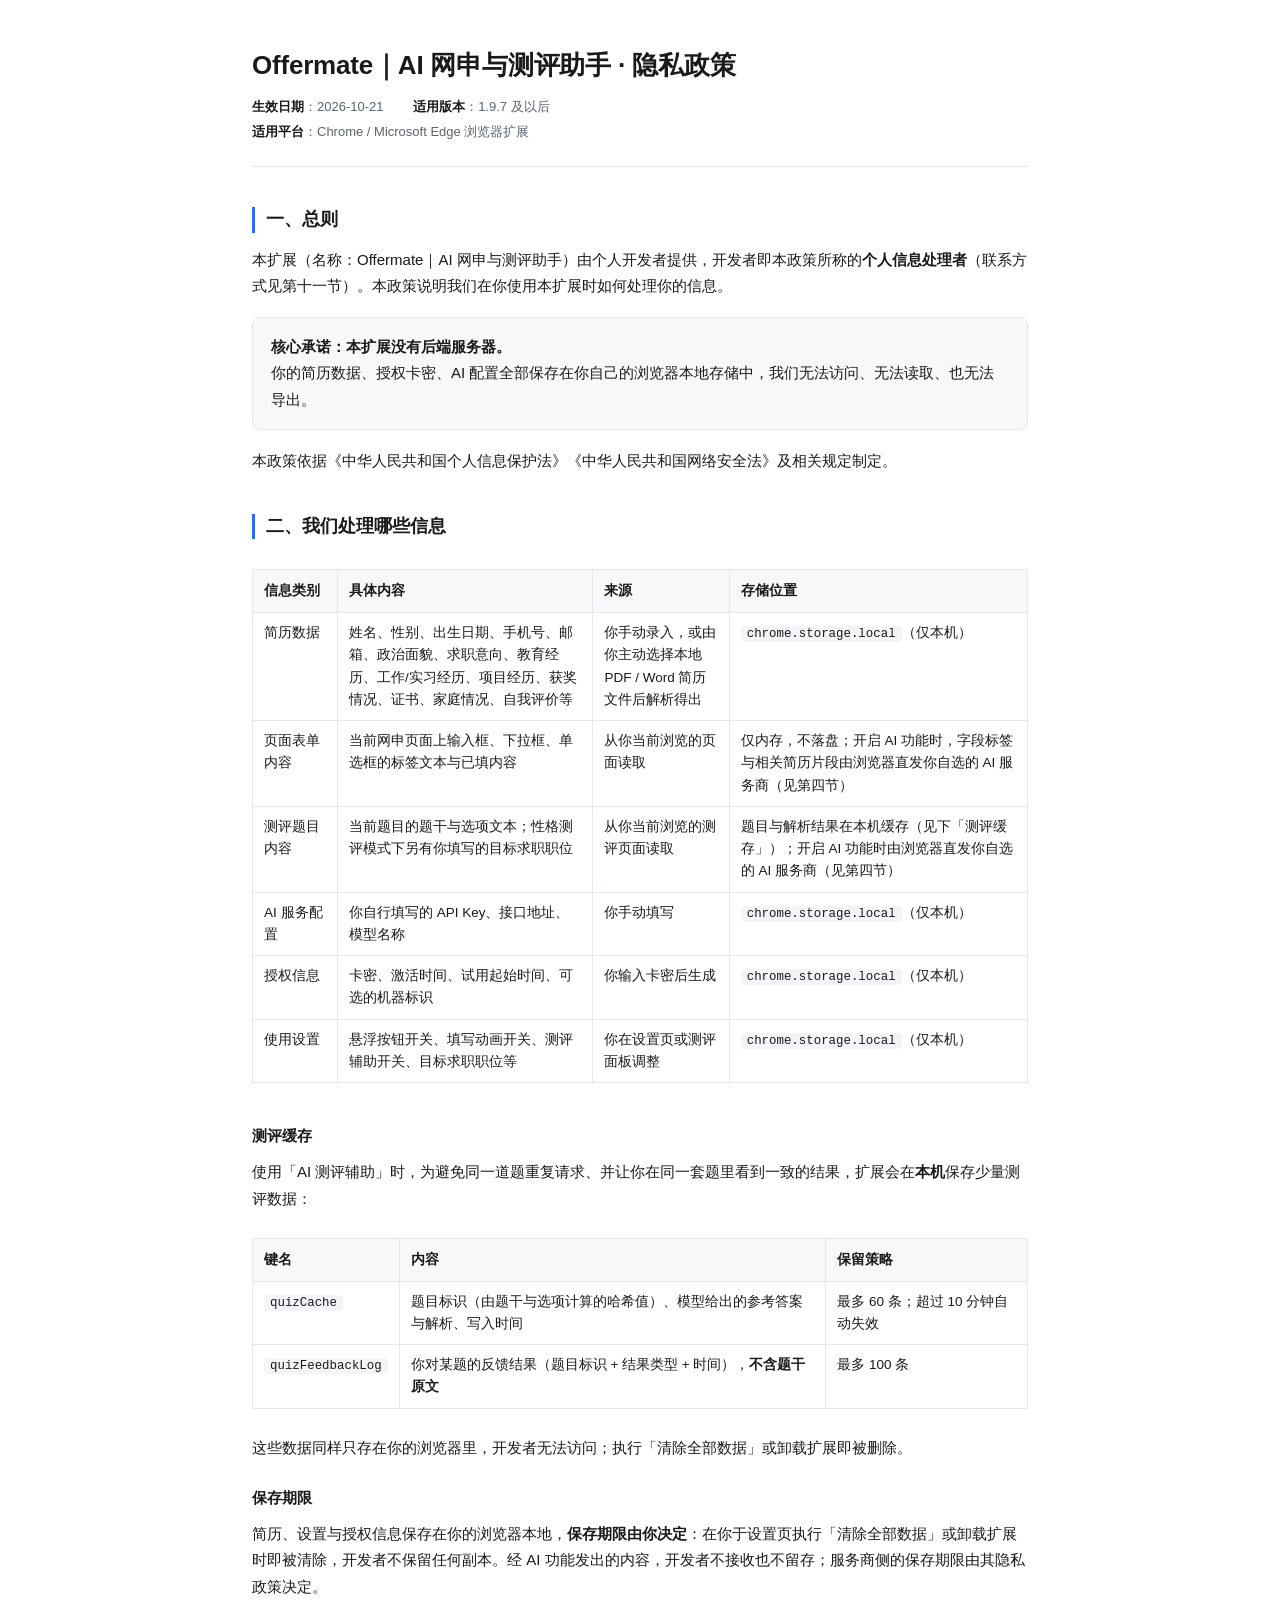
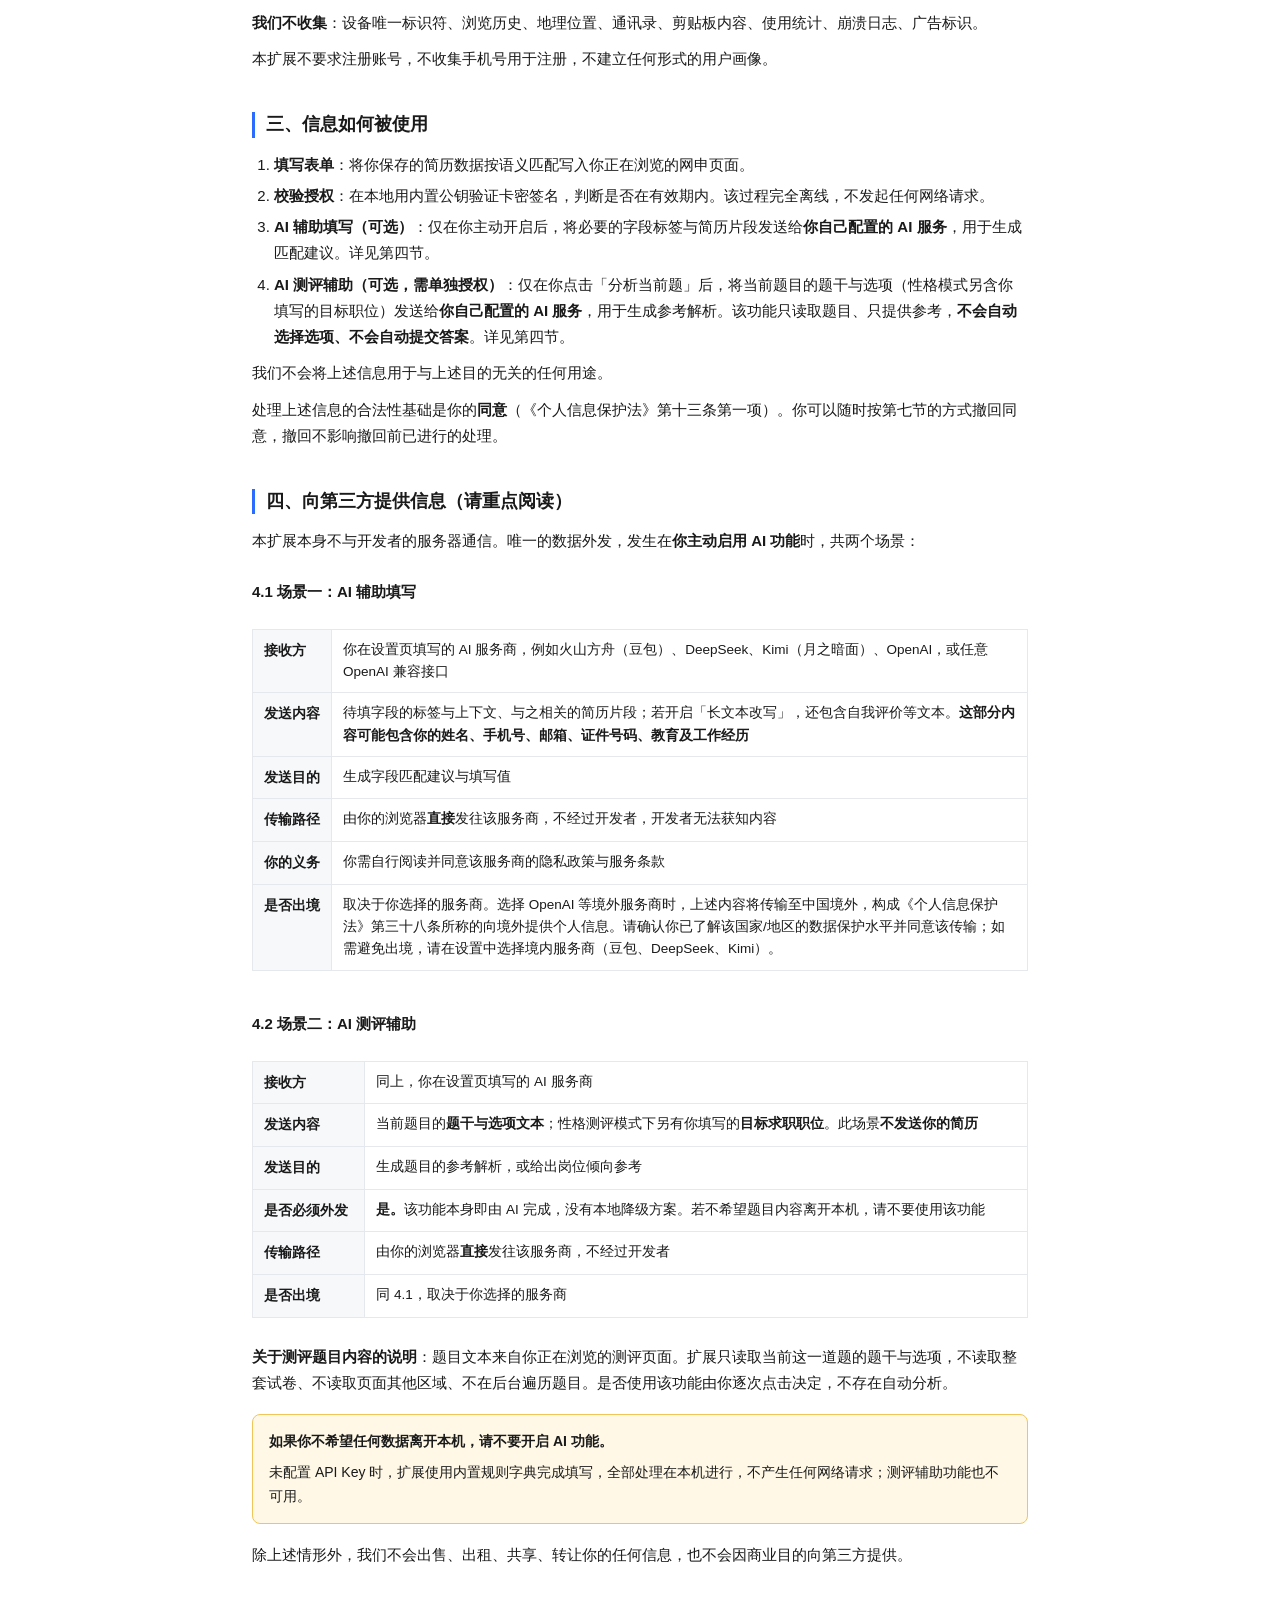
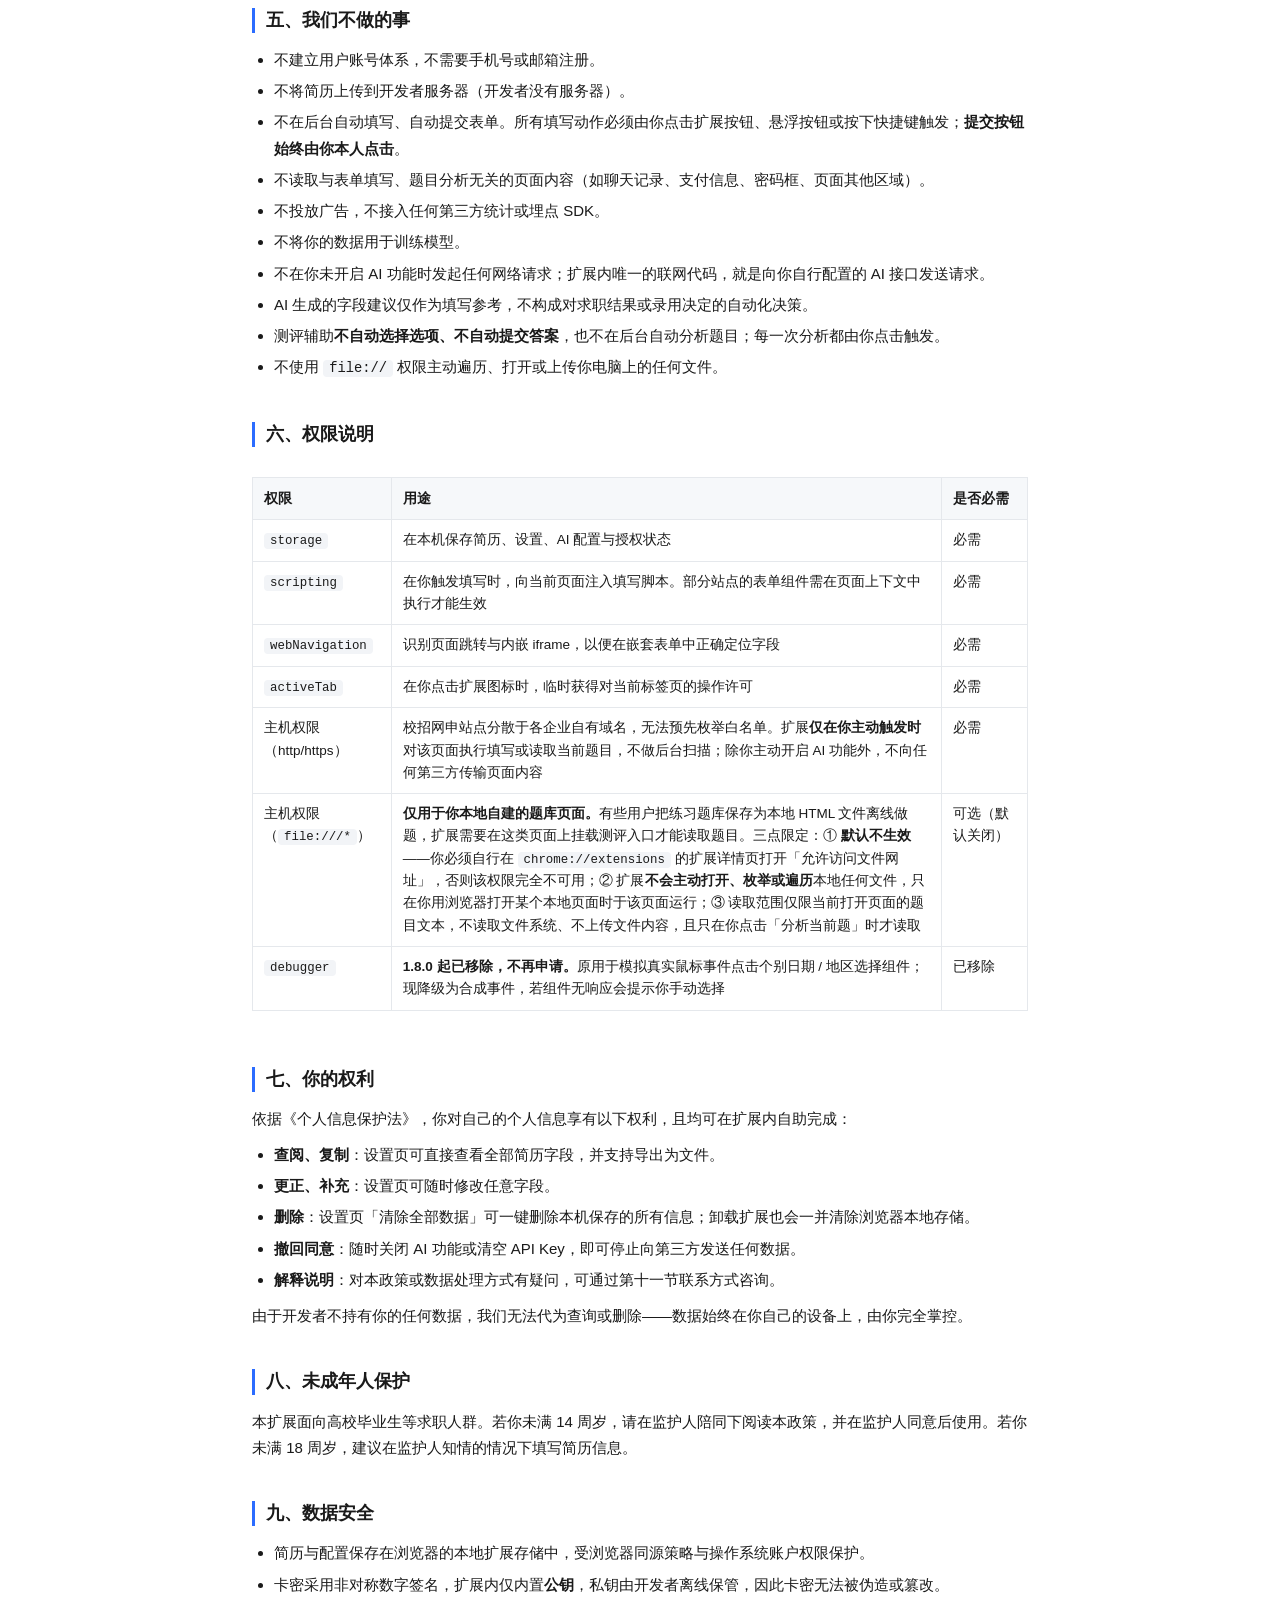
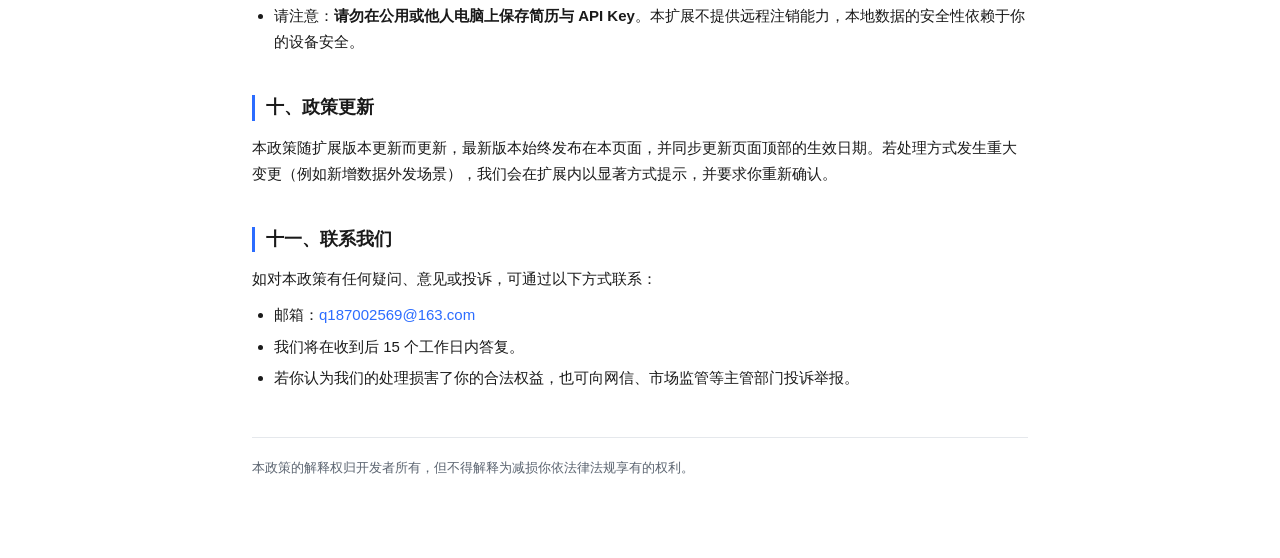
==== index.html @ 09ded754 "Add files via upload" ====
<!DOCTYPE html>
<html lang="zh-CN">
<head>
<meta charset="utf-8">
<meta name="viewport" content="width=device-width,initial-scale=1">
<title>隐私政策 · Offermate｜AI 网申与测评助手</title>
<meta name="description" content="Offermate｜AI 网申与测评助手隐私政策：简历与授权数据仅保存在本机，开发者无后端服务器、接触不到你的数据；唯一的外发发生在你主动开启 AI 功能时，由浏览器直连你自选的 AI 服务商。">
<style>
  :root{
    --bg:#ffffff; --fg:#1a1a1a; --fg2:#5b6470; --line:#e5e8ec;
    --accent:#2b6cff; --warn-bg:#fff8e6; --warn-line:#f0c65a;
    --tbl-head:#f6f8fa; --code-bg:#f2f4f7;
  }
  @media (prefers-color-scheme: dark){
    :root{
      --bg:#14161a; --fg:#e8eaed; --fg2:#9aa4b2; --line:#2a2f38;
      --accent:#6f9bff; --warn-bg:#2a2415; --warn-line:#8a6d2a;
      --tbl-head:#1c2028; --code-bg:#1c2028;
    }
  }
  *{box-sizing:border-box}
  body{
    margin:0; background:var(--bg); color:var(--fg);
    font:15px/1.75 -apple-system,BlinkMacSystemFont,"Segoe UI","PingFang SC","Microsoft YaHei",sans-serif;
    -webkit-font-smoothing:antialiased;
  }
  .wrap{max-width:820px;margin:0 auto;padding:48px 22px 80px}
  header{border-bottom:1px solid var(--line);padding-bottom:22px;margin-bottom:34px}
  h1{font-size:26px;line-height:1.35;margin:0 0 12px;letter-spacing:-.2px}
  .meta{color:var(--fg2);font-size:13px;line-height:1.9}
  .meta b{color:var(--fg);font-weight:600}
  h2{font-size:18px;margin:40px 0 14px;padding-left:11px;border-left:3px solid var(--accent);line-height:1.4}
  h3{font-size:15px;margin:24px 0 8px}
  p{margin:10px 0}
  ul,ol{margin:10px 0;padding-left:22px}
  li{margin:5px 0}
  strong{font-weight:600}
  table{width:100%;border-collapse:collapse;margin:16px 0;font-size:13.5px}
  th,td{border:1px solid var(--line);padding:9px 11px;text-align:left;vertical-align:top}
  th{background:var(--tbl-head);font-weight:600;white-space:nowrap}
  td{line-height:1.65}
  code{background:var(--code-bg);padding:1px 6px;border-radius:4px;font-size:.92em;
       font-family:ui-monospace,SFMono-Regular,Menlo,Consolas,monospace}
  .callout{
    background:var(--warn-bg);border:1px solid var(--warn-line);border-radius:8px;
    padding:14px 16px;margin:18px 0;font-size:14px;
  }
  .callout b{display:block;margin-bottom:6px}
  .key{
    background:var(--tbl-head);border:1px solid var(--line);border-radius:8px;
    padding:16px 18px;margin:18px 0;font-size:15px;
  }
  hr{border:0;border-top:1px solid var(--line);margin:38px 0}
  footer{color:var(--fg2);font-size:12.5px;margin-top:46px;padding-top:20px;border-top:1px solid var(--line)}
  a{color:var(--accent);text-decoration:none}
  a:hover{text-decoration:underline}
  .tbl-scroll{overflow-x:auto}
  @media (max-width:560px){
    .wrap{padding:32px 16px 60px}
    h1{font-size:21px}
    table{font-size:12.5px}
    th,td{padding:7px 8px}
  }
</style>
</head>
<body>
<div class="wrap">

<header>
  <h1>Offermate｜AI 网申与测评助手 · 隐私政策</h1>
  <div class="meta">
    <b>生效日期</b>：2026-10-21　　
    <b>适用版本</b>：1.9.7 及以后<br>
    <b>适用平台</b>：Chrome / Microsoft Edge 浏览器扩展
  </div>
</header>

<h2>一、总则</h2>
<p>本扩展（名称：Offermate｜AI 网申与测评助手）由个人开发者提供，开发者即本政策所称的<strong>个人信息处理者</strong>（联系方式见第十一节）。本政策说明我们在你使用本扩展时如何处理你的信息。</p>

<div class="key">
  <strong>核心承诺：本扩展没有后端服务器。</strong><br>
  你的简历数据、授权卡密、AI 配置全部保存在你自己的浏览器本地存储中，我们无法访问、无法读取、也无法导出。
</div>

<p>本政策依据《中华人民共和国个人信息保护法》《中华人民共和国网络安全法》及相关规定制定。</p>

<h2>二、我们处理哪些信息</h2>
<div class="tbl-scroll">
<table>
  <thead>
    <tr><th>信息类别</th><th>具体内容</th><th>来源</th><th>存储位置</th></tr>
  </thead>
  <tbody>
    <tr>
      <td>简历数据</td>
      <td>姓名、性别、出生日期、手机号、邮箱、政治面貌、求职意向、教育经历、工作/实习经历、项目经历、获奖情况、证书、家庭情况、自我评价等</td>
      <td>你手动录入，或由你主动选择本地 PDF / Word 简历文件后解析得出</td>
      <td><code>chrome.storage.local</code>（仅本机）</td>
    </tr>
    <tr>
      <td>页面表单内容</td>
      <td>当前网申页面上输入框、下拉框、单选框的标签文本与已填内容</td>
      <td>从你当前浏览的页面读取</td>
      <td>仅内存，不落盘；开启 AI 功能时，字段标签与相关简历片段由浏览器直发你自选的 AI 服务商（见第四节）</td>
    </tr>
    <tr>
      <td>测评题目内容</td>
      <td>当前题目的题干与选项文本；性格测评模式下另有你填写的目标求职职位</td>
      <td>从你当前浏览的测评页面读取</td>
      <td>题目与解析结果在本机缓存（见下「测评缓存」）；开启 AI 功能时由浏览器直发你自选的 AI 服务商（见第四节）</td>
    </tr>
    <tr>
      <td>AI 服务配置</td>
      <td>你自行填写的 API Key、接口地址、模型名称</td>
      <td>你手动填写</td>
      <td><code>chrome.storage.local</code>（仅本机）</td>
    </tr>
    <tr>
      <td>授权信息</td>
      <td>卡密、激活时间、试用起始时间、可选的机器标识</td>
      <td>你输入卡密后生成</td>
      <td><code>chrome.storage.local</code>（仅本机）</td>
    </tr>
    <tr>
      <td>使用设置</td>
      <td>悬浮按钮开关、填写动画开关、测评辅助开关、目标求职职位等</td>
      <td>你在设置页或测评面板调整</td>
      <td><code>chrome.storage.local</code>（仅本机）</td>
    </tr>
  </tbody>
</table>
</div>

<h3>测评缓存</h3>
<p>使用「AI 测评辅助」时，为避免同一道题重复请求、并让你在同一套题里看到一致的结果，扩展会在<strong>本机</strong>保存少量测评数据：</p>
<div class="tbl-scroll">
<table>
  <thead>
    <tr><th>键名</th><th>内容</th><th>保留策略</th></tr>
  </thead>
  <tbody>
    <tr><td><code>quizCache</code></td><td>题目标识（由题干与选项计算的哈希值）、模型给出的参考答案与解析、写入时间</td><td>最多 60 条；超过 10 分钟自动失效</td></tr>
    <tr><td><code>quizFeedbackLog</code></td><td>你对某题的反馈结果（题目标识 + 结果类型 + 时间），<strong>不含题干原文</strong></td><td>最多 100 条</td></tr>
  </tbody>
</table>
</div>
<p>这些数据同样只存在你的浏览器里，开发者无法访问；执行「清除全部数据」或卸载扩展即被删除。</p>

<h3>保存期限</h3>
<p>简历、设置与授权信息保存在你的浏览器本地，<strong>保存期限由你决定</strong>：在你于设置页执行「清除全部数据」或卸载扩展时即被清除，开发者不保留任何副本。经 AI 功能发出的内容，开发者不接收也不留存；服务商侧的保存期限由其隐私政策决定。</p>

<p><strong>我们不收集</strong>：设备唯一标识符、浏览历史、地理位置、通讯录、剪贴板内容、使用统计、崩溃日志、广告标识。</p>
<p>本扩展不要求注册账号，不收集手机号用于注册，不建立任何形式的用户画像。</p>

<h2>三、信息如何被使用</h2>
<ol>
  <li><strong>填写表单</strong>：将你保存的简历数据按语义匹配写入你正在浏览的网申页面。</li>
  <li><strong>校验授权</strong>：在本地用内置公钥验证卡密签名，判断是否在有效期内。该过程完全离线，不发起任何网络请求。</li>
  <li><strong>AI 辅助填写（可选）</strong>：仅在你主动开启后，将必要的字段标签与简历片段发送给<strong>你自己配置的 AI 服务</strong>，用于生成匹配建议。详见第四节。</li>
  <li><strong>AI 测评辅助（可选，需单独授权）</strong>：仅在你点击「分析当前题」后，将当前题目的题干与选项（性格模式另含你填写的目标职位）发送给<strong>你自己配置的 AI 服务</strong>，用于生成参考解析。该功能只读取题目、只提供参考，<strong>不会自动选择选项、不会自动提交答案</strong>。详见第四节。</li>
</ol>
<p>我们不会将上述信息用于与上述目的无关的任何用途。</p>
<p>处理上述信息的合法性基础是你的<strong>同意</strong>（《个人信息保护法》第十三条第一项）。你可以随时按第七节的方式撤回同意，撤回不影响撤回前已进行的处理。</p>

<h2>四、向第三方提供信息（请重点阅读）</h2>
<p>本扩展本身不与开发者的服务器通信。唯一的数据外发，发生在<strong>你主动启用 AI 功能</strong>时，共两个场景：</p>

<h3>4.1 场景一：AI 辅助填写</h3>
<div class="tbl-scroll">
<table>
  <tbody>
    <tr><th>接收方</th><td>你在设置页填写的 AI 服务商，例如火山方舟（豆包）、DeepSeek、Kimi（月之暗面）、OpenAI，或任意 OpenAI 兼容接口</td></tr>
    <tr><th>发送内容</th><td>待填字段的标签与上下文、与之相关的简历片段；若开启「长文本改写」，还包含自我评价等文本。<strong>这部分内容可能包含你的姓名、手机号、邮箱、证件号码、教育及工作经历</strong></td></tr>
    <tr><th>发送目的</th><td>生成字段匹配建议与填写值</td></tr>
    <tr><th>传输路径</th><td>由你的浏览器<strong>直接</strong>发往该服务商，不经过开发者，开发者无法获知内容</td></tr>
    <tr><th>你的义务</th><td>你需自行阅读并同意该服务商的隐私政策与服务条款</td></tr>
    <tr><th>是否出境</th><td>取决于你选择的服务商。选择 OpenAI 等境外服务商时，上述内容将传输至中国境外，构成《个人信息保护法》第三十八条所称的向境外提供个人信息。请确认你已了解该国家/地区的数据保护水平并同意该传输；如需避免出境，请在设置中选择境内服务商（豆包、DeepSeek、Kimi）。</td></tr>
  </tbody>
</table>
</div>

<h3>4.2 场景二：AI 测评辅助</h3>
<div class="tbl-scroll">
<table>
  <tbody>
    <tr><th>接收方</th><td>同上，你在设置页填写的 AI 服务商</td></tr>
    <tr><th>发送内容</th><td>当前题目的<strong>题干与选项文本</strong>；性格测评模式下另有你填写的<strong>目标求职职位</strong>。此场景<strong>不发送你的简历</strong></td></tr>
    <tr><th>发送目的</th><td>生成题目的参考解析，或给出岗位倾向参考</td></tr>
    <tr><th>是否必须外发</th><td><strong>是。</strong>该功能本身即由 AI 完成，没有本地降级方案。若不希望题目内容离开本机，请不要使用该功能</td></tr>
    <tr><th>传输路径</th><td>由你的浏览器<strong>直接</strong>发往该服务商，不经过开发者</td></tr>
    <tr><th>是否出境</th><td>同 4.1，取决于你选择的服务商</td></tr>
  </tbody>
</table>
</div>

<p><strong>关于测评题目内容的说明</strong>：题目文本来自你正在浏览的测评页面。扩展只读取当前这一道题的题干与选项，不读取整套试卷、不读取页面其他区域、不在后台遍历题目。是否使用该功能由你逐次点击决定，不存在自动分析。</p>

<div class="callout">
  <b>如果你不希望任何数据离开本机，请不要开启 AI 功能。</b>
  未配置 API Key 时，扩展使用内置规则字典完成填写，全部处理在本机进行，不产生任何网络请求；测评辅助功能也不可用。
</div>

<p>除上述情形外，我们不会出售、出租、共享、转让你的任何信息，也不会因商业目的向第三方提供。</p>

<h2>五、我们不做的事</h2>
<ul>
  <li>不建立用户账号体系，不需要手机号或邮箱注册。</li>
  <li>不将简历上传到开发者服务器（开发者没有服务器）。</li>
  <li>不在后台自动填写、自动提交表单。所有填写动作必须由你点击扩展按钮、悬浮按钮或按下快捷键触发；<strong>提交按钮始终由你本人点击</strong>。</li>
  <li>不读取与表单填写、题目分析无关的页面内容（如聊天记录、支付信息、密码框、页面其他区域）。</li>
  <li>不投放广告，不接入任何第三方统计或埋点 SDK。</li>
  <li>不将你的数据用于训练模型。</li>
  <li>不在你未开启 AI 功能时发起任何网络请求；扩展内唯一的联网代码，就是向你自行配置的 AI 接口发送请求。</li>
  <li>AI 生成的字段建议仅作为填写参考，不构成对求职结果或录用决定的自动化决策。</li>
  <li>测评辅助<strong>不自动选择选项、不自动提交答案</strong>，也不在后台自动分析题目；每一次分析都由你点击触发。</li>
  <li>不使用 <code>file://</code> 权限主动遍历、打开或上传你电脑上的任何文件。</li>
</ul>

<h2>六、权限说明</h2>
<div class="tbl-scroll">
<table>
  <thead>
    <tr><th>权限</th><th>用途</th><th>是否必需</th></tr>
  </thead>
  <tbody>
    <tr><td><code>storage</code></td><td>在本机保存简历、设置、AI 配置与授权状态</td><td>必需</td></tr>
    <tr><td><code>scripting</code></td><td>在你触发填写时，向当前页面注入填写脚本。部分站点的表单组件需在页面上下文中执行才能生效</td><td>必需</td></tr>
    <tr><td><code>webNavigation</code></td><td>识别页面跳转与内嵌 iframe，以便在嵌套表单中正确定位字段</td><td>必需</td></tr>
    <tr><td><code>activeTab</code></td><td>在你点击扩展图标时，临时获得对当前标签页的操作许可</td><td>必需</td></tr>
    <tr><td>主机权限（http/https）</td><td>校招网申站点分散于各企业自有域名，无法预先枚举白名单。扩展<strong>仅在你主动触发时</strong>对该页面执行填写或读取当前题目，不做后台扫描；除你主动开启 AI 功能外，不向任何第三方传输页面内容</td><td>必需</td></tr>
    <tr><td>主机权限（<code>file:///*</code>）</td><td><strong>仅用于你本地自建的题库页面。</strong>有些用户把练习题库保存为本地 HTML 文件离线做题，扩展需要在这类页面上挂载测评入口才能读取题目。三点限定：① <strong>默认不生效</strong>——你必须自行在 <code>chrome://extensions</code> 的扩展详情页打开「允许访问文件网址」，否则该权限完全不可用；② 扩展<strong>不会主动打开、枚举或遍历</strong>本地任何文件，只在你用浏览器打开某个本地页面时于该页面运行；③ 读取范围仅限当前打开页面的题目文本，不读取文件系统、不上传文件内容，且只在你点击「分析当前题」时才读取</td><td>可选（默认关闭）</td></tr>
    <tr><td><code>debugger</code></td><td><strong>1.8.0 起已移除，不再申请。</strong>原用于模拟真实鼠标事件点击个别日期 / 地区选择组件；现降级为合成事件，若组件无响应会提示你手动选择</td><td>已移除</td></tr>
  </tbody>
</table>
</div>

<h2>七、你的权利</h2>
<p>依据《个人信息保护法》，你对自己的个人信息享有以下权利，且均可在扩展内自助完成：</p>
<ul>
  <li><strong>查阅、复制</strong>：设置页可直接查看全部简历字段，并支持导出为文件。</li>
  <li><strong>更正、补充</strong>：设置页可随时修改任意字段。</li>
  <li><strong>删除</strong>：设置页「清除全部数据」可一键删除本机保存的所有信息；卸载扩展也会一并清除浏览器本地存储。</li>
  <li><strong>撤回同意</strong>：随时关闭 AI 功能或清空 API Key，即可停止向第三方发送任何数据。</li>
  <li><strong>解释说明</strong>：对本政策或数据处理方式有疑问，可通过第十一节联系方式咨询。</li>
</ul>
<p>由于开发者不持有你的任何数据，我们无法代为查询或删除——数据始终在你自己的设备上，由你完全掌控。</p>

<h2>八、未成年人保护</h2>
<p>本扩展面向高校毕业生等求职人群。若你未满 14 周岁，请在监护人陪同下阅读本政策，并在监护人同意后使用。若你未满 18 周岁，建议在监护人知情的情况下填写简历信息。</p>

<h2>九、数据安全</h2>
<ul>
  <li>简历与配置保存在浏览器的本地扩展存储中，受浏览器同源策略与操作系统账户权限保护。</li>
  <li>卡密采用非对称数字签名，扩展内仅内置<strong>公钥</strong>，私钥由开发者离线保管，因此卡密无法被伪造或篡改。</li>
  <li>请注意：<strong>请勿在公用或他人电脑上保存简历与 API Key</strong>。本扩展不提供远程注销能力，本地数据的安全性依赖于你的设备安全。</li>
</ul>

<h2>十、政策更新</h2>
<p>本政策随扩展版本更新而更新，最新版本始终发布在本页面，并同步更新页面顶部的生效日期。若处理方式发生重大变更（例如新增数据外发场景），我们会在扩展内以显著方式提示，并要求你重新确认。</p>

<h2>十一、联系我们</h2>
<p>如对本政策有任何疑问、意见或投诉，可通过以下方式联系：</p>
<ul>
  <li>邮箱：<a href="mailto:q187002569@163.com">q187002569@163.com</a></li>
  <li>我们将在收到后 15 个工作日内答复。</li>
  <li>若你认为我们的处理损害了你的合法权益，也可向网信、市场监管等主管部门投诉举报。</li>
</ul>

<footer>
  本政策的解释权归开发者所有，但不得解释为减损你依法律法规享有的权利。
</footer>

</div>
</body>
</html>
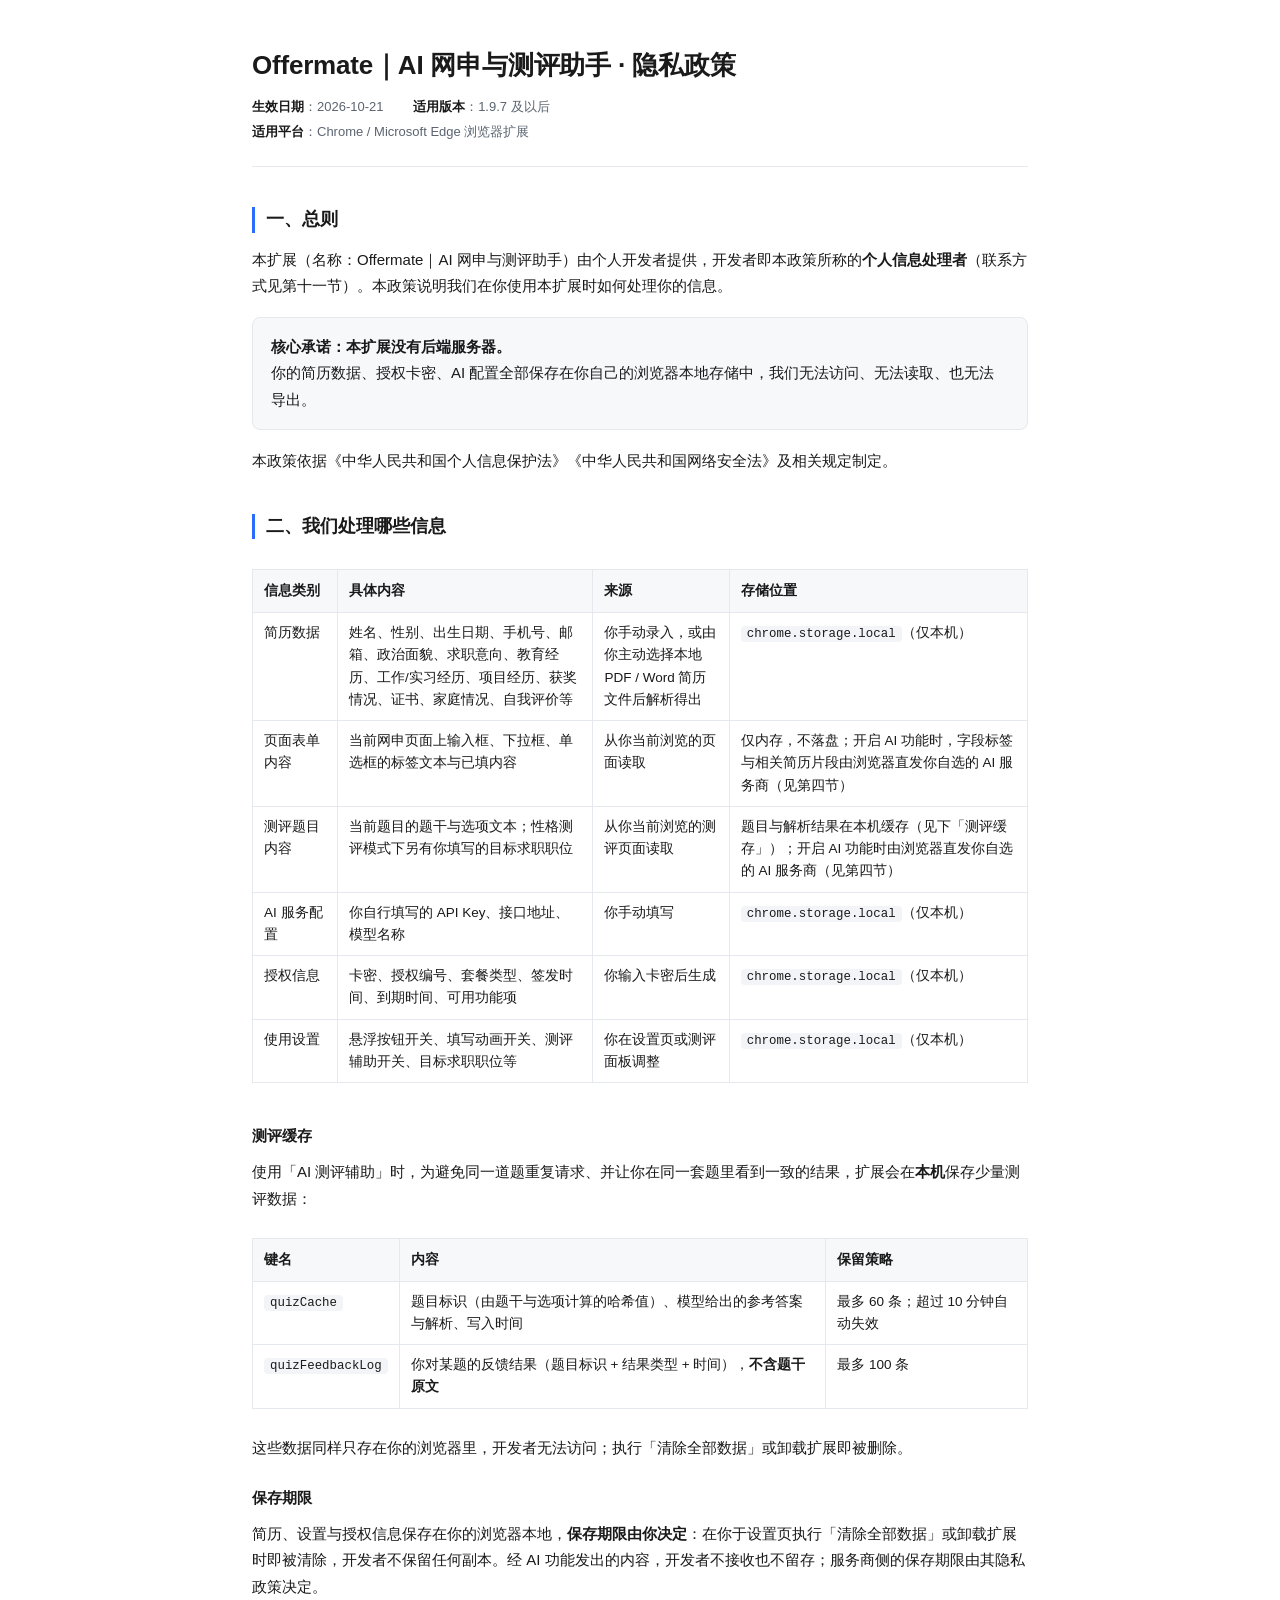
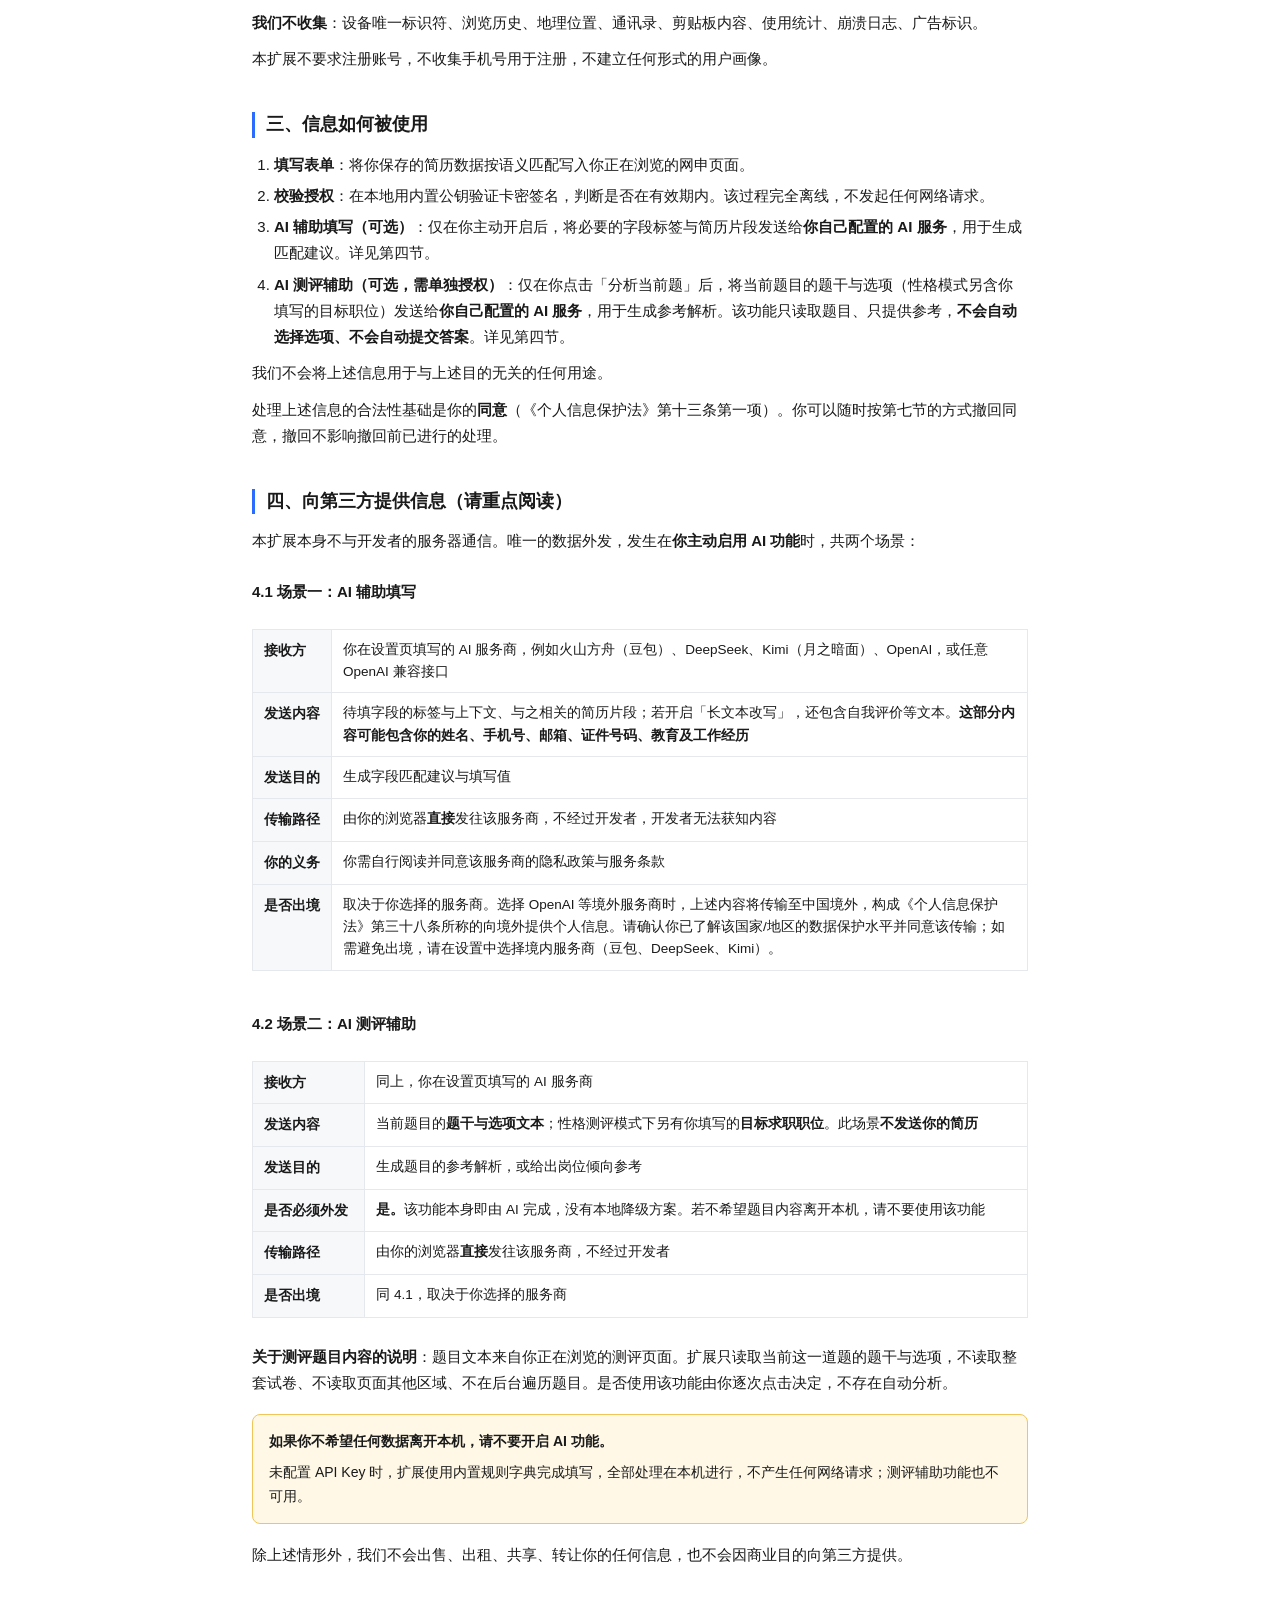
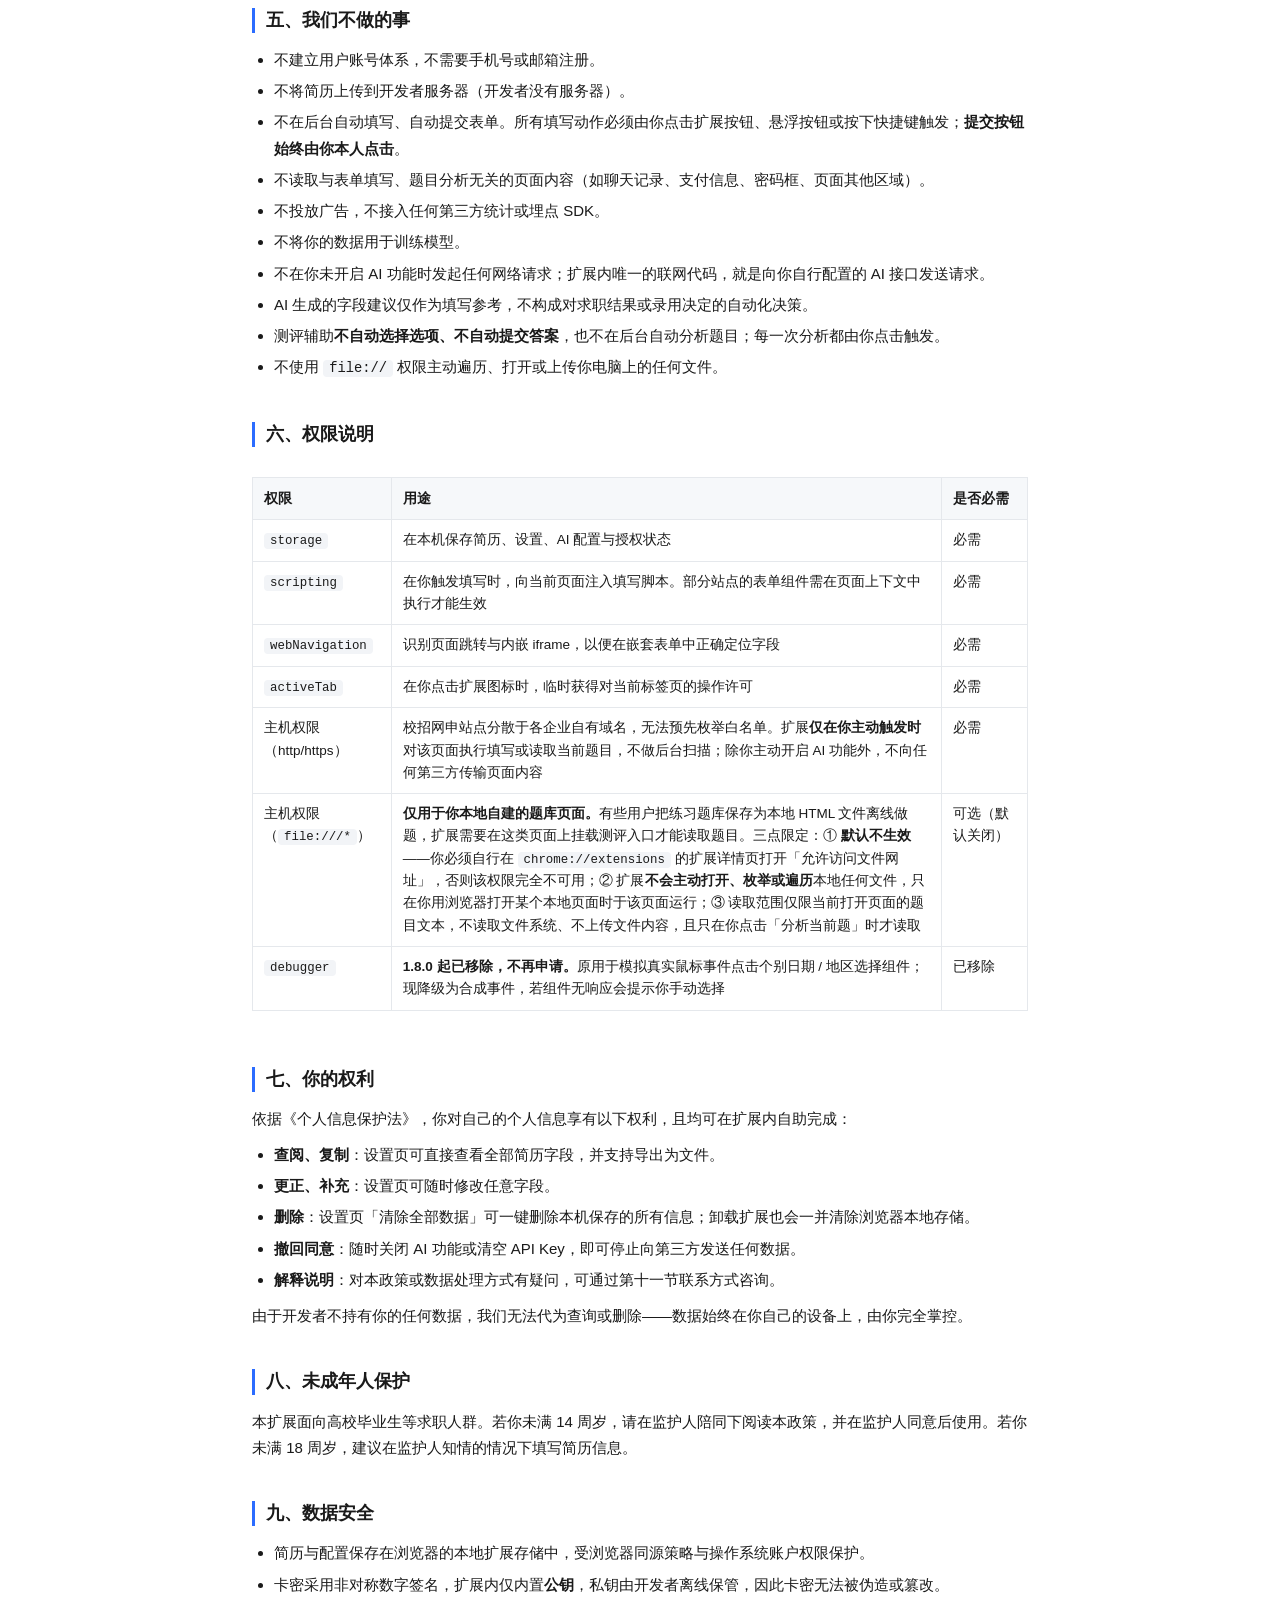
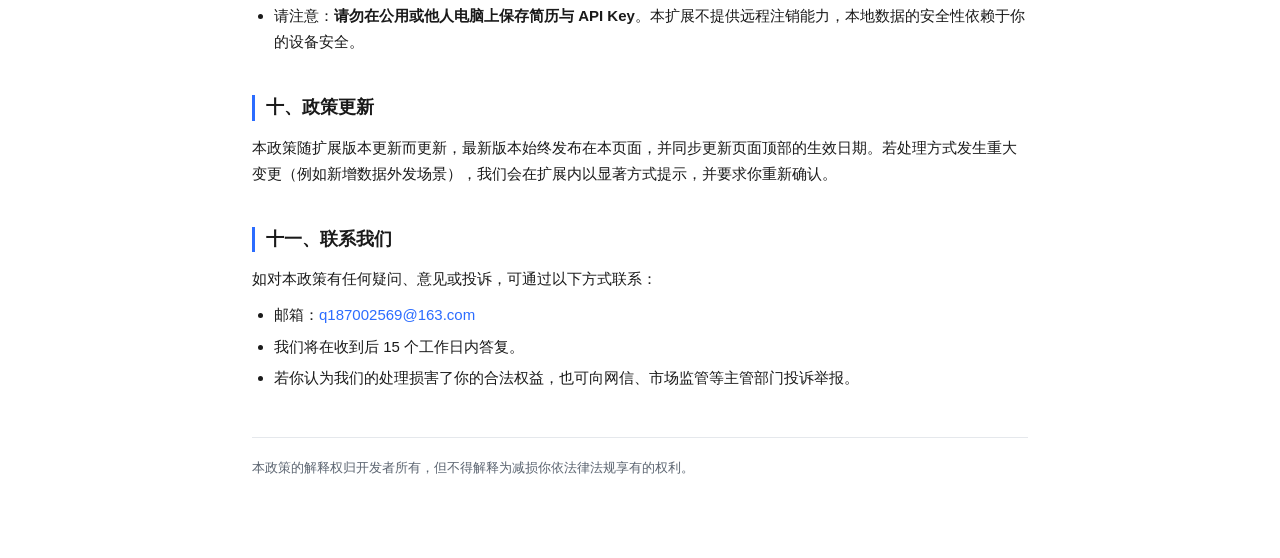
==== commit 6e256c0e: "Add files via upload" ====
--- a/index.html
+++ b/index.html
@@ -118,7 +118,7 @@
     </tr>
     <tr>
       <td>授权信息</td>
-      <td>卡密、激活时间、试用起始时间、可选的机器标识</td>
+      <td>卡密、授权编号、套餐类型、签发时间、到期时间、可用功能项</td>
       <td>你输入卡密后生成</td>
       <td><code>chrome.storage.local</code>（仅本机）</td>
     </tr>
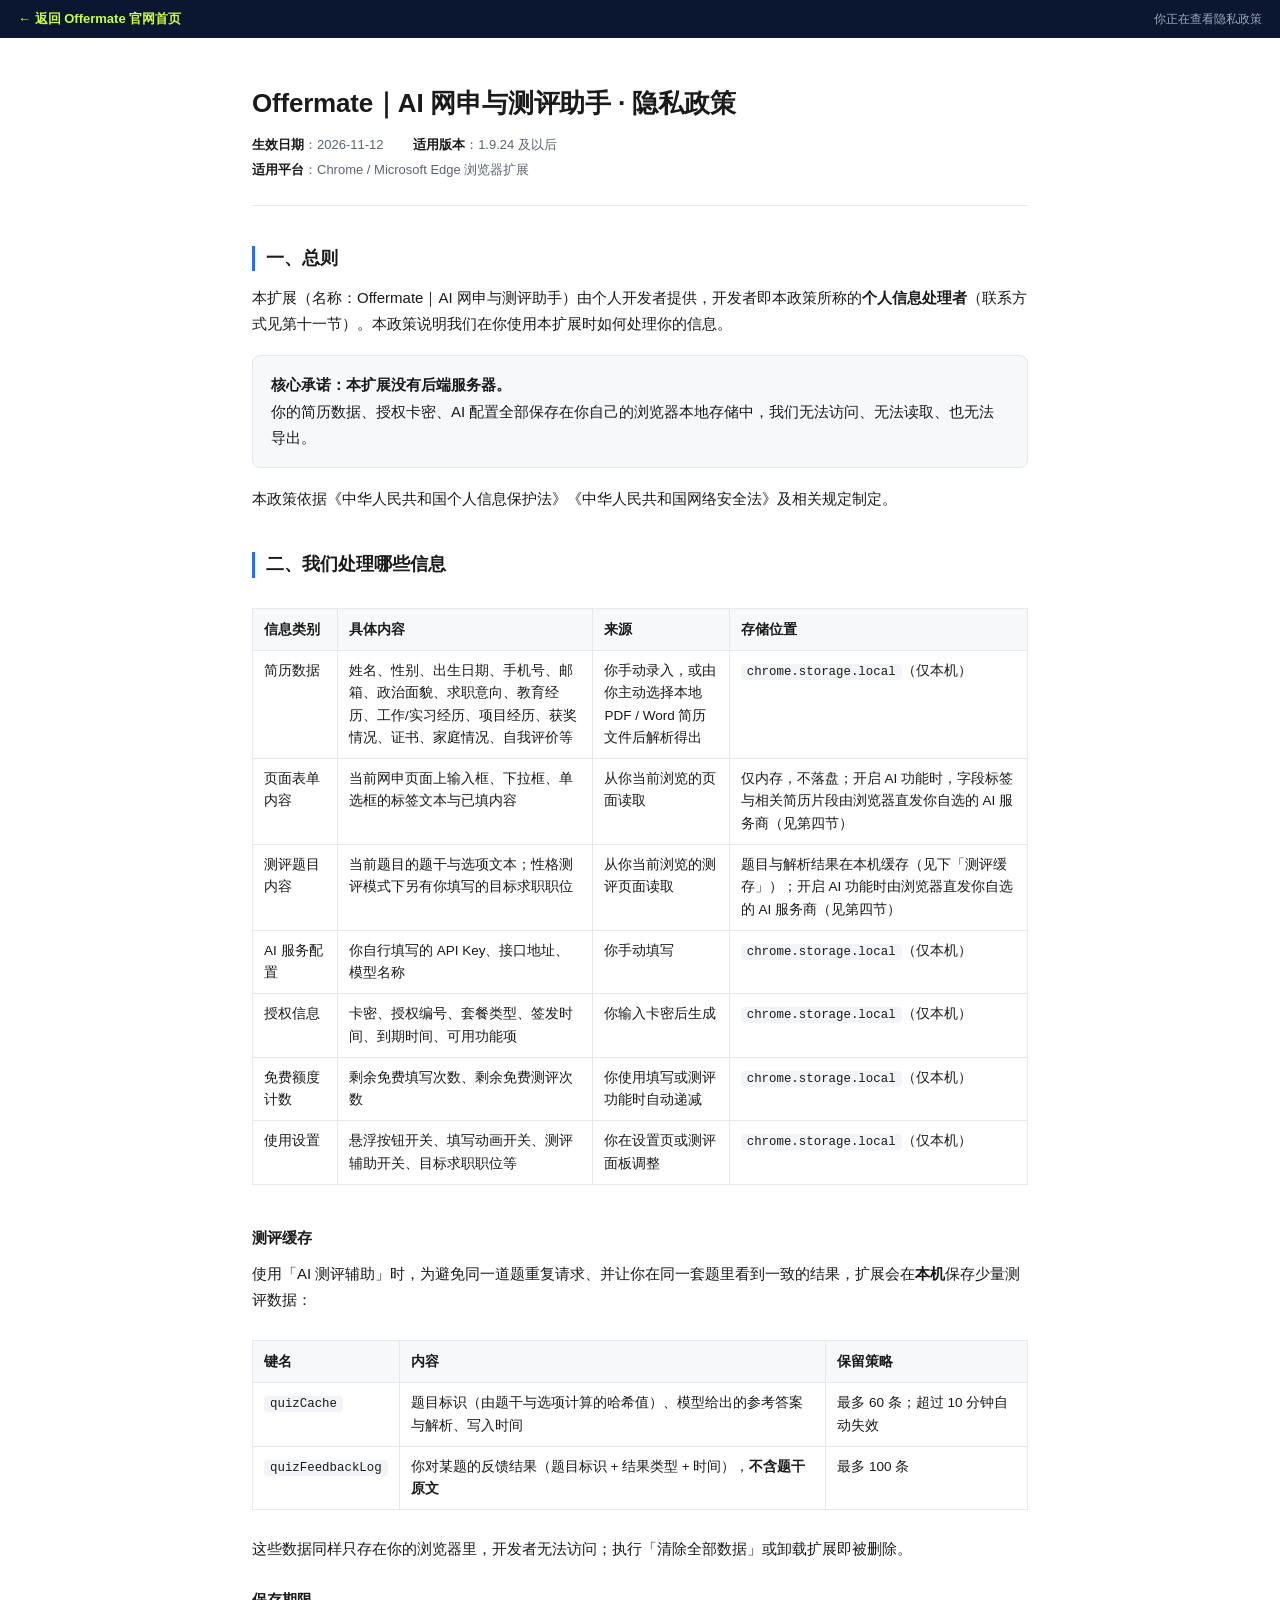
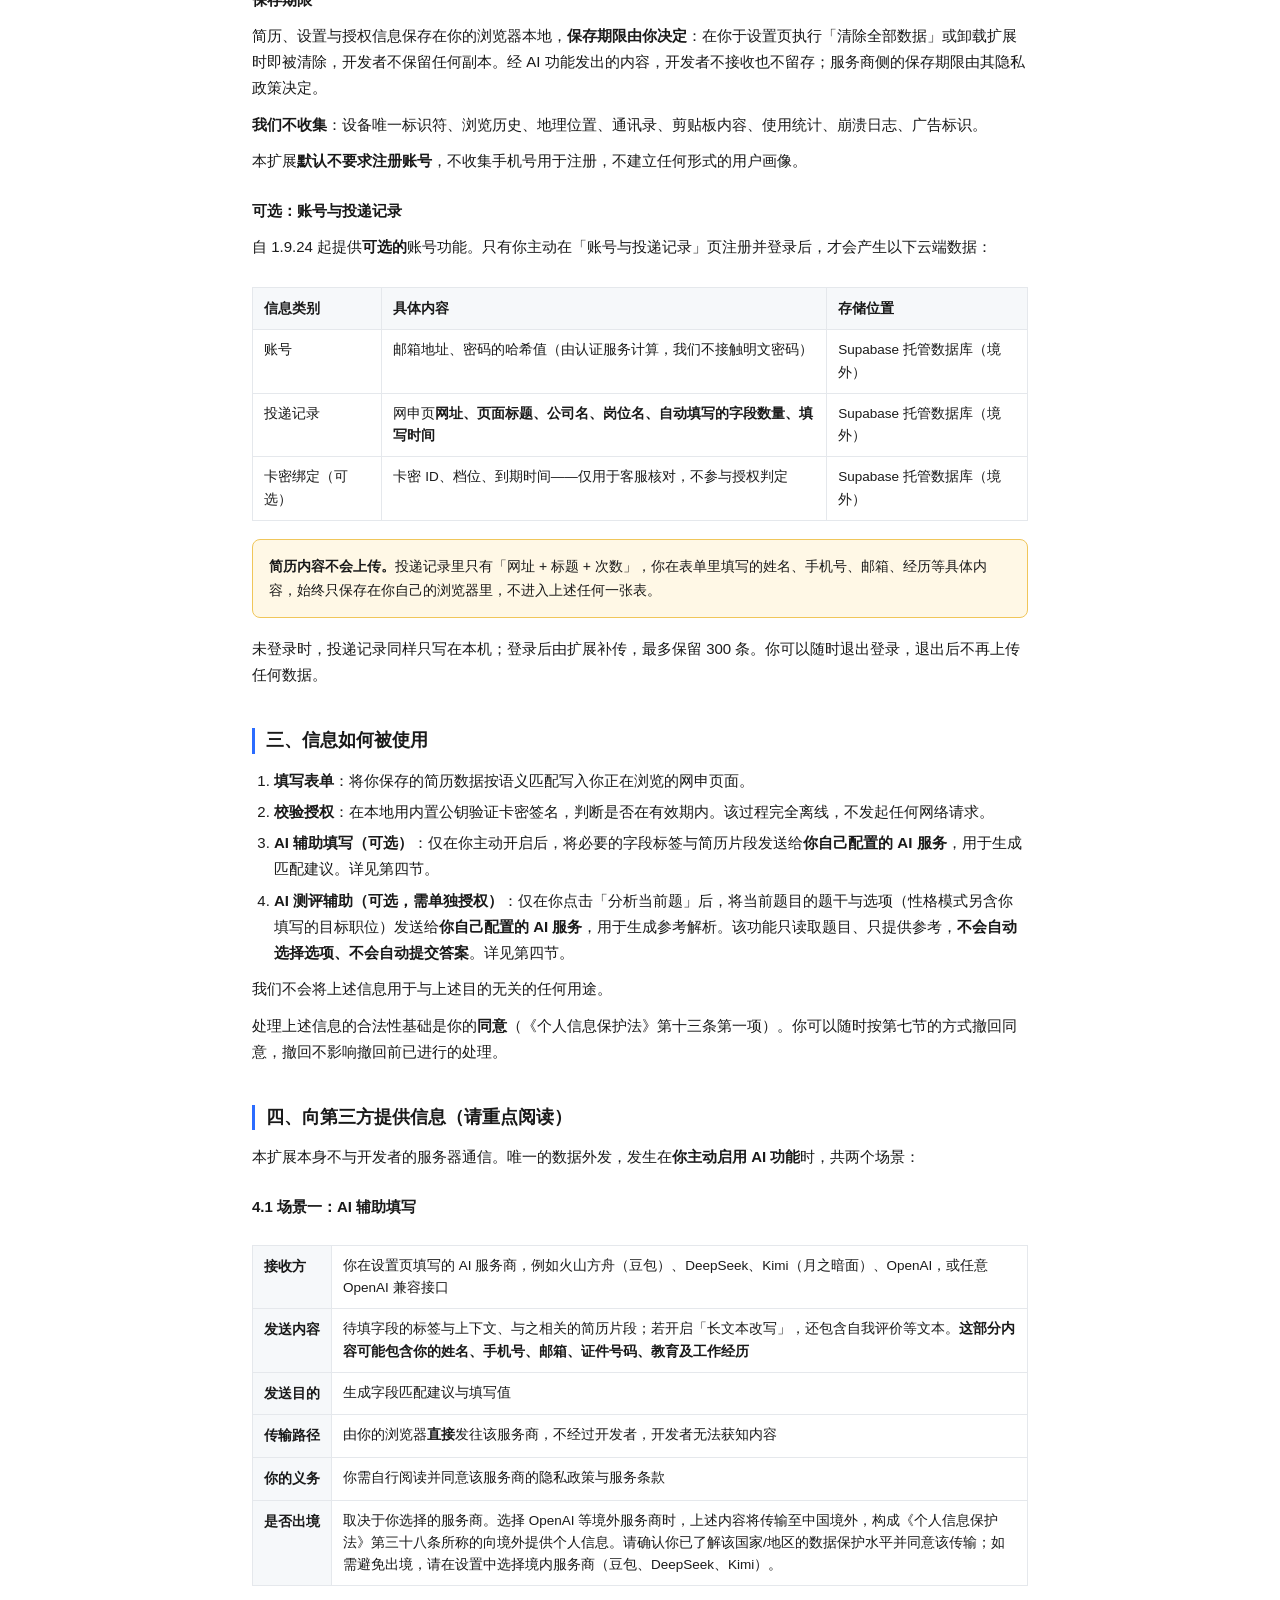
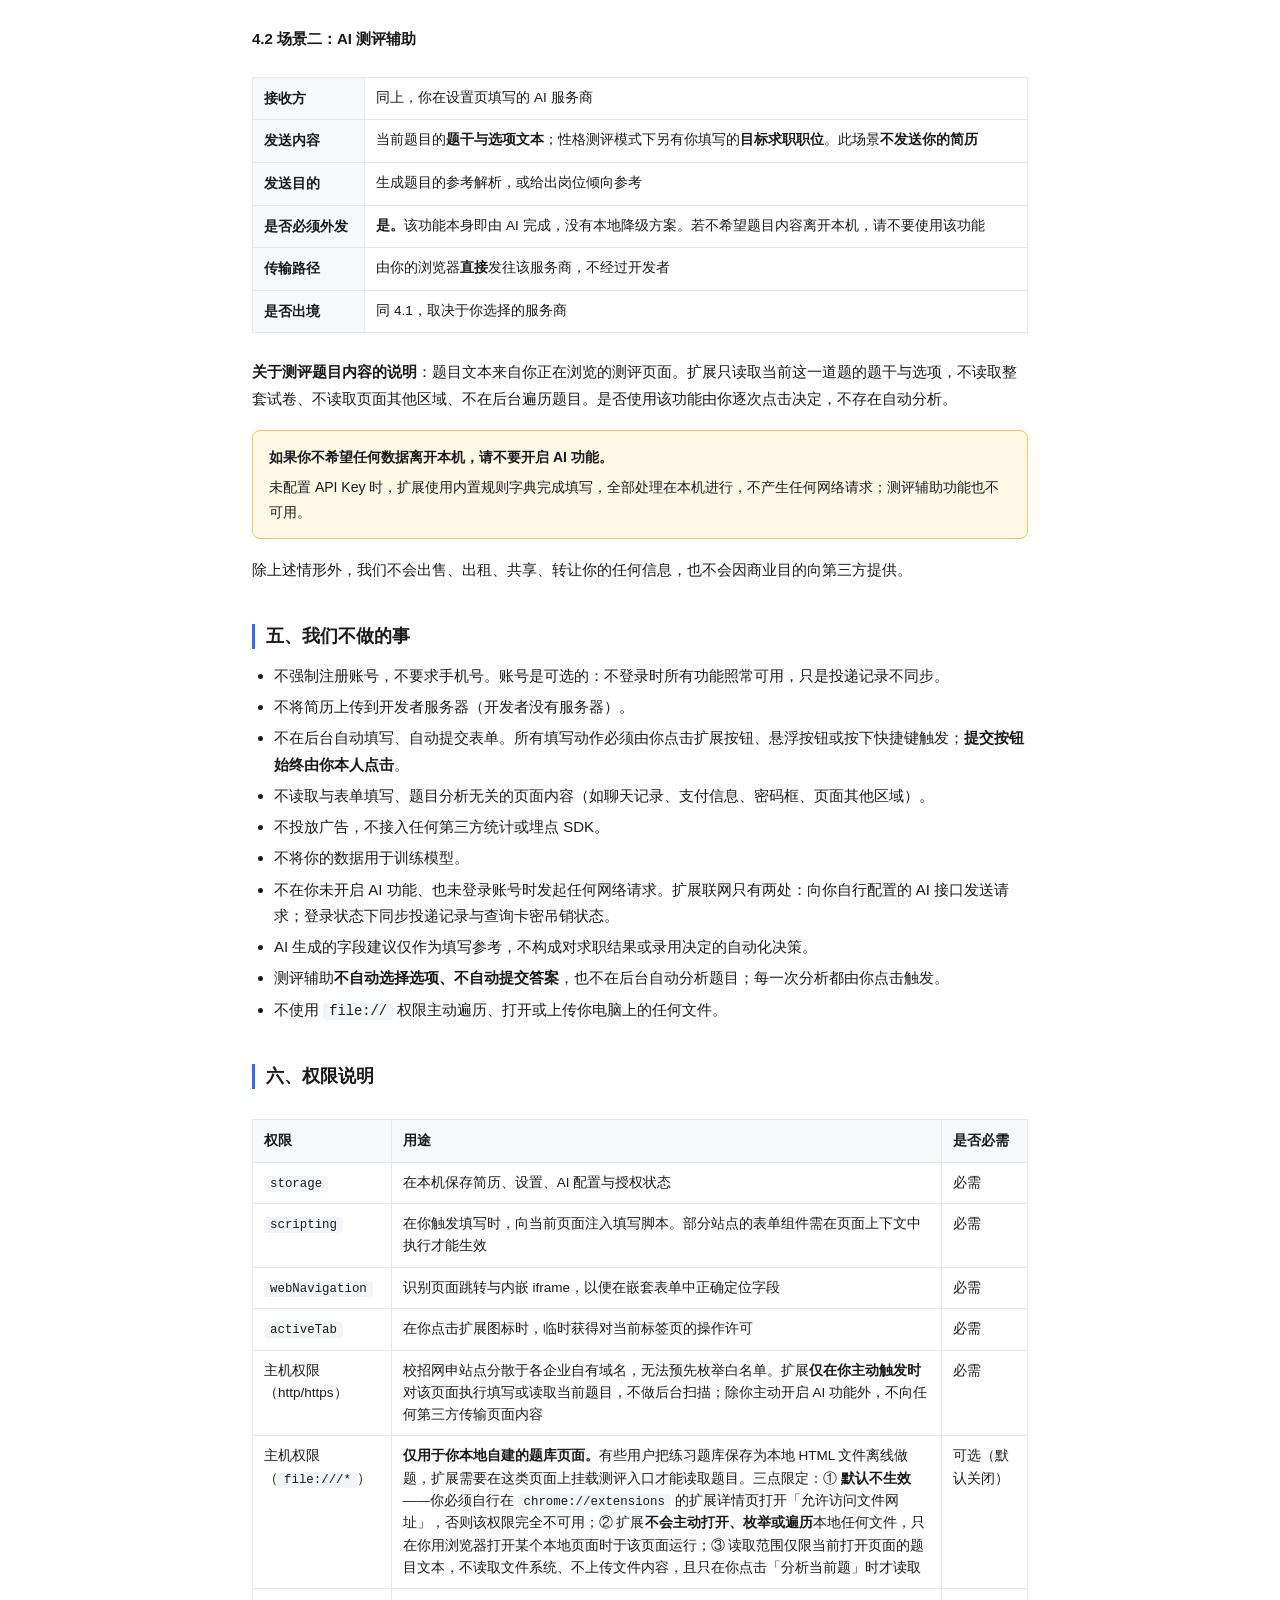
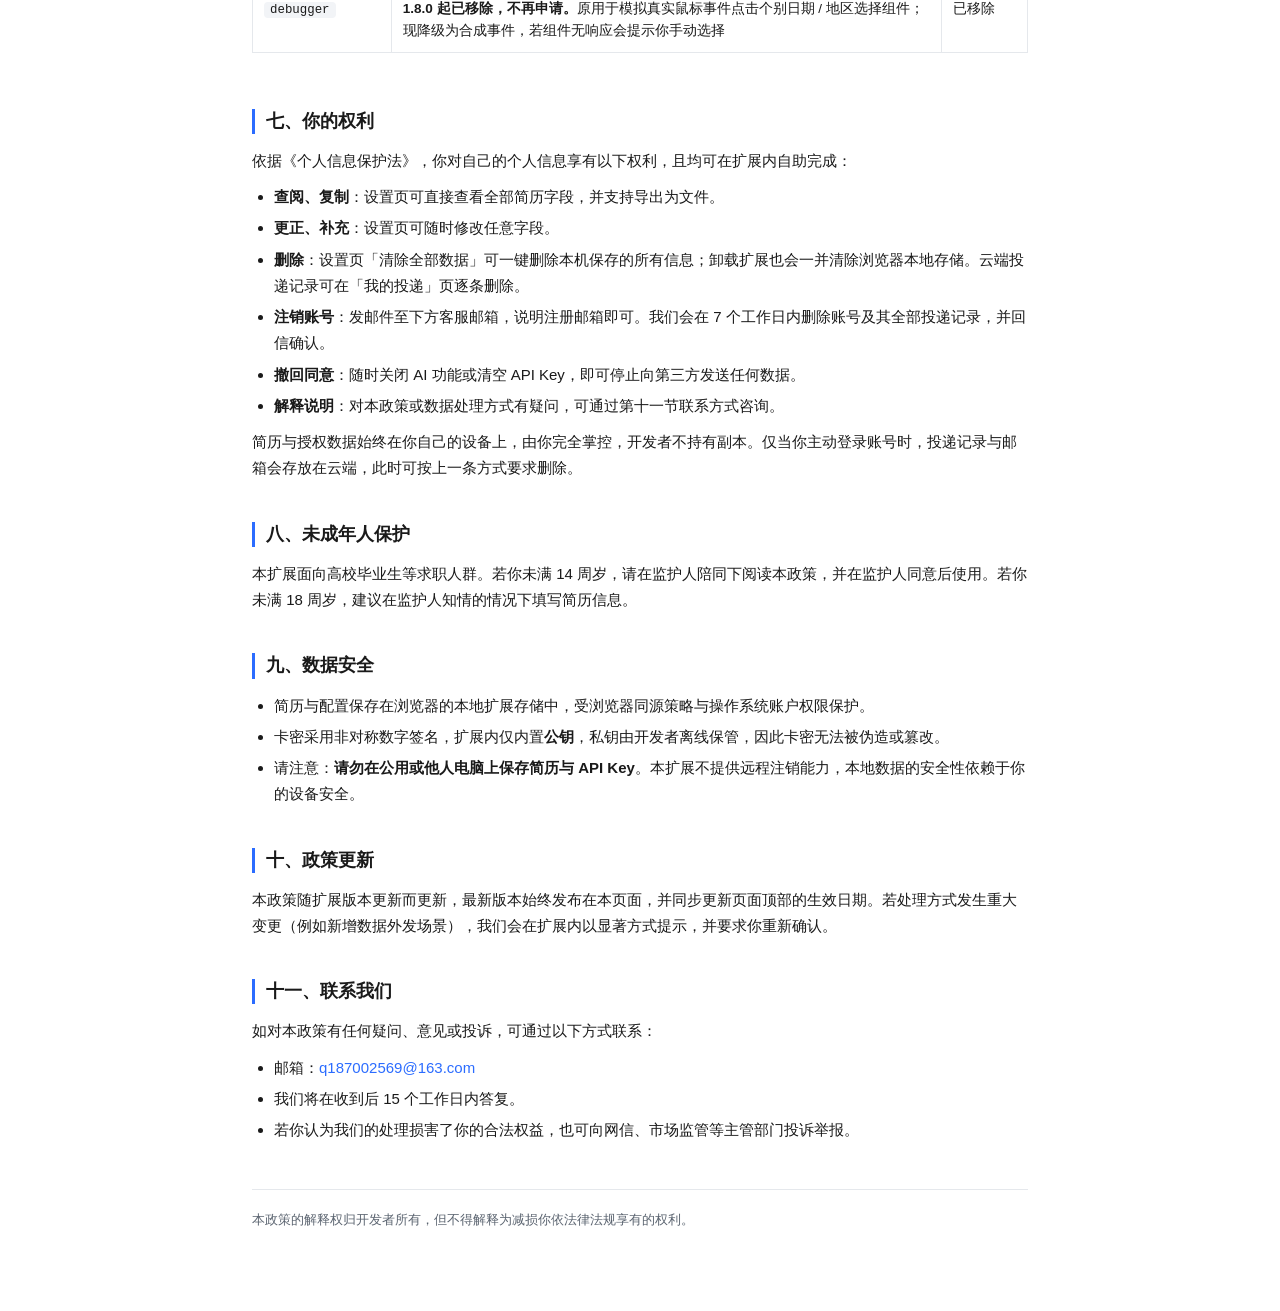
==== commit 3fab65c5: "根目录隐私页：换成当前版本并加「返回官网」入口" ====
--- a/index.html
+++ b/index.html
@@ -1,276 +1,325 @@
-<!DOCTYPE html>
-<html lang="zh-CN">
-<head>
-<meta charset="utf-8">
-<meta name="viewport" content="width=device-width,initial-scale=1">
-<title>隐私政策 · Offermate｜AI 网申与测评助手</title>
-<meta name="description" content="Offermate｜AI 网申与测评助手隐私政策：简历与授权数据仅保存在本机，开发者无后端服务器、接触不到你的数据；唯一的外发发生在你主动开启 AI 功能时，由浏览器直连你自选的 AI 服务商。">
-<style>
-  :root{
-    --bg:#ffffff; --fg:#1a1a1a; --fg2:#5b6470; --line:#e5e8ec;
-    --accent:#2b6cff; --warn-bg:#fff8e6; --warn-line:#f0c65a;
-    --tbl-head:#f6f8fa; --code-bg:#f2f4f7;
-  }
-  @media (prefers-color-scheme: dark){
-    :root{
-      --bg:#14161a; --fg:#e8eaed; --fg2:#9aa4b2; --line:#2a2f38;
-      --accent:#6f9bff; --warn-bg:#2a2415; --warn-line:#8a6d2a;
-      --tbl-head:#1c2028; --code-bg:#1c2028;
-    }
-  }
-  *{box-sizing:border-box}
-  body{
-    margin:0; background:var(--bg); color:var(--fg);
-    font:15px/1.75 -apple-system,BlinkMacSystemFont,"Segoe UI","PingFang SC","Microsoft YaHei",sans-serif;
-    -webkit-font-smoothing:antialiased;
-  }
-  .wrap{max-width:820px;margin:0 auto;padding:48px 22px 80px}
-  header{border-bottom:1px solid var(--line);padding-bottom:22px;margin-bottom:34px}
-  h1{font-size:26px;line-height:1.35;margin:0 0 12px;letter-spacing:-.2px}
-  .meta{color:var(--fg2);font-size:13px;line-height:1.9}
-  .meta b{color:var(--fg);font-weight:600}
-  h2{font-size:18px;margin:40px 0 14px;padding-left:11px;border-left:3px solid var(--accent);line-height:1.4}
-  h3{font-size:15px;margin:24px 0 8px}
-  p{margin:10px 0}
-  ul,ol{margin:10px 0;padding-left:22px}
-  li{margin:5px 0}
-  strong{font-weight:600}
-  table{width:100%;border-collapse:collapse;margin:16px 0;font-size:13.5px}
-  th,td{border:1px solid var(--line);padding:9px 11px;text-align:left;vertical-align:top}
-  th{background:var(--tbl-head);font-weight:600;white-space:nowrap}
-  td{line-height:1.65}
-  code{background:var(--code-bg);padding:1px 6px;border-radius:4px;font-size:.92em;
-       font-family:ui-monospace,SFMono-Regular,Menlo,Consolas,monospace}
-  .callout{
-    background:var(--warn-bg);border:1px solid var(--warn-line);border-radius:8px;
-    padding:14px 16px;margin:18px 0;font-size:14px;
-  }
-  .callout b{display:block;margin-bottom:6px}
-  .key{
-    background:var(--tbl-head);border:1px solid var(--line);border-radius:8px;
-    padding:16px 18px;margin:18px 0;font-size:15px;
-  }
-  hr{border:0;border-top:1px solid var(--line);margin:38px 0}
-  footer{color:var(--fg2);font-size:12.5px;margin-top:46px;padding-top:20px;border-top:1px solid var(--line)}
-  a{color:var(--accent);text-decoration:none}
-  a:hover{text-decoration:underline}
-  .tbl-scroll{overflow-x:auto}
-  @media (max-width:560px){
-    .wrap{padding:32px 16px 60px}
-    h1{font-size:21px}
-    table{font-size:12.5px}
-    th,td{padding:7px 8px}
-  }
-</style>
-</head>
-<body>
-<div class="wrap">
-
-<header>
-  <h1>Offermate｜AI 网申与测评助手 · 隐私政策</h1>
-  <div class="meta">
-    <b>生效日期</b>：2026-10-21　　
-    <b>适用版本</b>：1.9.7 及以后<br>
-    <b>适用平台</b>：Chrome / Microsoft Edge 浏览器扩展
-  </div>
-</header>
-
-<h2>一、总则</h2>
-<p>本扩展（名称：Offermate｜AI 网申与测评助手）由个人开发者提供，开发者即本政策所称的<strong>个人信息处理者</strong>（联系方式见第十一节）。本政策说明我们在你使用本扩展时如何处理你的信息。</p>
-
-<div class="key">
-  <strong>核心承诺：本扩展没有后端服务器。</strong><br>
-  你的简历数据、授权卡密、AI 配置全部保存在你自己的浏览器本地存储中，我们无法访问、无法读取、也无法导出。
-</div>
-
-<p>本政策依据《中华人民共和国个人信息保护法》《中华人民共和国网络安全法》及相关规定制定。</p>
-
-<h2>二、我们处理哪些信息</h2>
-<div class="tbl-scroll">
-<table>
-  <thead>
-    <tr><th>信息类别</th><th>具体内容</th><th>来源</th><th>存储位置</th></tr>
-  </thead>
-  <tbody>
-    <tr>
-      <td>简历数据</td>
-      <td>姓名、性别、出生日期、手机号、邮箱、政治面貌、求职意向、教育经历、工作/实习经历、项目经历、获奖情况、证书、家庭情况、自我评价等</td>
-      <td>你手动录入，或由你主动选择本地 PDF / Word 简历文件后解析得出</td>
-      <td><code>chrome.storage.local</code>（仅本机）</td>
-    </tr>
-    <tr>
-      <td>页面表单内容</td>
-      <td>当前网申页面上输入框、下拉框、单选框的标签文本与已填内容</td>
-      <td>从你当前浏览的页面读取</td>
-      <td>仅内存，不落盘；开启 AI 功能时，字段标签与相关简历片段由浏览器直发你自选的 AI 服务商（见第四节）</td>
-    </tr>
-    <tr>
-      <td>测评题目内容</td>
-      <td>当前题目的题干与选项文本；性格测评模式下另有你填写的目标求职职位</td>
-      <td>从你当前浏览的测评页面读取</td>
-      <td>题目与解析结果在本机缓存（见下「测评缓存」）；开启 AI 功能时由浏览器直发你自选的 AI 服务商（见第四节）</td>
-    </tr>
-    <tr>
-      <td>AI 服务配置</td>
-      <td>你自行填写的 API Key、接口地址、模型名称</td>
-      <td>你手动填写</td>
-      <td><code>chrome.storage.local</code>（仅本机）</td>
-    </tr>
-    <tr>
-      <td>授权信息</td>
-      <td>卡密、授权编号、套餐类型、签发时间、到期时间、可用功能项</td>
-      <td>你输入卡密后生成</td>
-      <td><code>chrome.storage.local</code>（仅本机）</td>
-    </tr>
-    <tr>
-      <td>使用设置</td>
-      <td>悬浮按钮开关、填写动画开关、测评辅助开关、目标求职职位等</td>
-      <td>你在设置页或测评面板调整</td>
-      <td><code>chrome.storage.local</code>（仅本机）</td>
-    </tr>
-  </tbody>
-</table>
-</div>
-
-<h3>测评缓存</h3>
-<p>使用「AI 测评辅助」时，为避免同一道题重复请求、并让你在同一套题里看到一致的结果，扩展会在<strong>本机</strong>保存少量测评数据：</p>
-<div class="tbl-scroll">
-<table>
-  <thead>
-    <tr><th>键名</th><th>内容</th><th>保留策略</th></tr>
-  </thead>
-  <tbody>
-    <tr><td><code>quizCache</code></td><td>题目标识（由题干与选项计算的哈希值）、模型给出的参考答案与解析、写入时间</td><td>最多 60 条；超过 10 分钟自动失效</td></tr>
-    <tr><td><code>quizFeedbackLog</code></td><td>你对某题的反馈结果（题目标识 + 结果类型 + 时间），<strong>不含题干原文</strong></td><td>最多 100 条</td></tr>
-  </tbody>
-</table>
-</div>
-<p>这些数据同样只存在你的浏览器里，开发者无法访问；执行「清除全部数据」或卸载扩展即被删除。</p>
-
-<h3>保存期限</h3>
-<p>简历、设置与授权信息保存在你的浏览器本地，<strong>保存期限由你决定</strong>：在你于设置页执行「清除全部数据」或卸载扩展时即被清除，开发者不保留任何副本。经 AI 功能发出的内容，开发者不接收也不留存；服务商侧的保存期限由其隐私政策决定。</p>
-
-<p><strong>我们不收集</strong>：设备唯一标识符、浏览历史、地理位置、通讯录、剪贴板内容、使用统计、崩溃日志、广告标识。</p>
-<p>本扩展不要求注册账号，不收集手机号用于注册，不建立任何形式的用户画像。</p>
-
-<h2>三、信息如何被使用</h2>
-<ol>
-  <li><strong>填写表单</strong>：将你保存的简历数据按语义匹配写入你正在浏览的网申页面。</li>
-  <li><strong>校验授权</strong>：在本地用内置公钥验证卡密签名，判断是否在有效期内。该过程完全离线，不发起任何网络请求。</li>
-  <li><strong>AI 辅助填写（可选）</strong>：仅在你主动开启后，将必要的字段标签与简历片段发送给<strong>你自己配置的 AI 服务</strong>，用于生成匹配建议。详见第四节。</li>
-  <li><strong>AI 测评辅助（可选，需单独授权）</strong>：仅在你点击「分析当前题」后，将当前题目的题干与选项（性格模式另含你填写的目标职位）发送给<strong>你自己配置的 AI 服务</strong>，用于生成参考解析。该功能只读取题目、只提供参考，<strong>不会自动选择选项、不会自动提交答案</strong>。详见第四节。</li>
-</ol>
-<p>我们不会将上述信息用于与上述目的无关的任何用途。</p>
-<p>处理上述信息的合法性基础是你的<strong>同意</strong>（《个人信息保护法》第十三条第一项）。你可以随时按第七节的方式撤回同意，撤回不影响撤回前已进行的处理。</p>
-
-<h2>四、向第三方提供信息（请重点阅读）</h2>
-<p>本扩展本身不与开发者的服务器通信。唯一的数据外发，发生在<strong>你主动启用 AI 功能</strong>时，共两个场景：</p>
-
-<h3>4.1 场景一：AI 辅助填写</h3>
-<div class="tbl-scroll">
-<table>
-  <tbody>
-    <tr><th>接收方</th><td>你在设置页填写的 AI 服务商，例如火山方舟（豆包）、DeepSeek、Kimi（月之暗面）、OpenAI，或任意 OpenAI 兼容接口</td></tr>
-    <tr><th>发送内容</th><td>待填字段的标签与上下文、与之相关的简历片段；若开启「长文本改写」，还包含自我评价等文本。<strong>这部分内容可能包含你的姓名、手机号、邮箱、证件号码、教育及工作经历</strong></td></tr>
-    <tr><th>发送目的</th><td>生成字段匹配建议与填写值</td></tr>
-    <tr><th>传输路径</th><td>由你的浏览器<strong>直接</strong>发往该服务商，不经过开发者，开发者无法获知内容</td></tr>
-    <tr><th>你的义务</th><td>你需自行阅读并同意该服务商的隐私政策与服务条款</td></tr>
-    <tr><th>是否出境</th><td>取决于你选择的服务商。选择 OpenAI 等境外服务商时，上述内容将传输至中国境外，构成《个人信息保护法》第三十八条所称的向境外提供个人信息。请确认你已了解该国家/地区的数据保护水平并同意该传输；如需避免出境，请在设置中选择境内服务商（豆包、DeepSeek、Kimi）。</td></tr>
-  </tbody>
-</table>
-</div>
-
-<h3>4.2 场景二：AI 测评辅助</h3>
-<div class="tbl-scroll">
-<table>
-  <tbody>
-    <tr><th>接收方</th><td>同上，你在设置页填写的 AI 服务商</td></tr>
-    <tr><th>发送内容</th><td>当前题目的<strong>题干与选项文本</strong>；性格测评模式下另有你填写的<strong>目标求职职位</strong>。此场景<strong>不发送你的简历</strong></td></tr>
-    <tr><th>发送目的</th><td>生成题目的参考解析，或给出岗位倾向参考</td></tr>
-    <tr><th>是否必须外发</th><td><strong>是。</strong>该功能本身即由 AI 完成，没有本地降级方案。若不希望题目内容离开本机，请不要使用该功能</td></tr>
-    <tr><th>传输路径</th><td>由你的浏览器<strong>直接</strong>发往该服务商，不经过开发者</td></tr>
-    <tr><th>是否出境</th><td>同 4.1，取决于你选择的服务商</td></tr>
-  </tbody>
-</table>
-</div>
-
-<p><strong>关于测评题目内容的说明</strong>：题目文本来自你正在浏览的测评页面。扩展只读取当前这一道题的题干与选项，不读取整套试卷、不读取页面其他区域、不在后台遍历题目。是否使用该功能由你逐次点击决定，不存在自动分析。</p>
-
-<div class="callout">
-  <b>如果你不希望任何数据离开本机，请不要开启 AI 功能。</b>
-  未配置 API Key 时，扩展使用内置规则字典完成填写，全部处理在本机进行，不产生任何网络请求；测评辅助功能也不可用。
-</div>
-
-<p>除上述情形外，我们不会出售、出租、共享、转让你的任何信息，也不会因商业目的向第三方提供。</p>
-
-<h2>五、我们不做的事</h2>
-<ul>
-  <li>不建立用户账号体系，不需要手机号或邮箱注册。</li>
-  <li>不将简历上传到开发者服务器（开发者没有服务器）。</li>
-  <li>不在后台自动填写、自动提交表单。所有填写动作必须由你点击扩展按钮、悬浮按钮或按下快捷键触发；<strong>提交按钮始终由你本人点击</strong>。</li>
-  <li>不读取与表单填写、题目分析无关的页面内容（如聊天记录、支付信息、密码框、页面其他区域）。</li>
-  <li>不投放广告，不接入任何第三方统计或埋点 SDK。</li>
-  <li>不将你的数据用于训练模型。</li>
-  <li>不在你未开启 AI 功能时发起任何网络请求；扩展内唯一的联网代码，就是向你自行配置的 AI 接口发送请求。</li>
-  <li>AI 生成的字段建议仅作为填写参考，不构成对求职结果或录用决定的自动化决策。</li>
-  <li>测评辅助<strong>不自动选择选项、不自动提交答案</strong>，也不在后台自动分析题目；每一次分析都由你点击触发。</li>
-  <li>不使用 <code>file://</code> 权限主动遍历、打开或上传你电脑上的任何文件。</li>
-</ul>
-
-<h2>六、权限说明</h2>
-<div class="tbl-scroll">
-<table>
-  <thead>
-    <tr><th>权限</th><th>用途</th><th>是否必需</th></tr>
-  </thead>
-  <tbody>
-    <tr><td><code>storage</code></td><td>在本机保存简历、设置、AI 配置与授权状态</td><td>必需</td></tr>
-    <tr><td><code>scripting</code></td><td>在你触发填写时，向当前页面注入填写脚本。部分站点的表单组件需在页面上下文中执行才能生效</td><td>必需</td></tr>
-    <tr><td><code>webNavigation</code></td><td>识别页面跳转与内嵌 iframe，以便在嵌套表单中正确定位字段</td><td>必需</td></tr>
-    <tr><td><code>activeTab</code></td><td>在你点击扩展图标时，临时获得对当前标签页的操作许可</td><td>必需</td></tr>
-    <tr><td>主机权限（http/https）</td><td>校招网申站点分散于各企业自有域名，无法预先枚举白名单。扩展<strong>仅在你主动触发时</strong>对该页面执行填写或读取当前题目，不做后台扫描；除你主动开启 AI 功能外，不向任何第三方传输页面内容</td><td>必需</td></tr>
-    <tr><td>主机权限（<code>file:///*</code>）</td><td><strong>仅用于你本地自建的题库页面。</strong>有些用户把练习题库保存为本地 HTML 文件离线做题，扩展需要在这类页面上挂载测评入口才能读取题目。三点限定：① <strong>默认不生效</strong>——你必须自行在 <code>chrome://extensions</code> 的扩展详情页打开「允许访问文件网址」，否则该权限完全不可用；② 扩展<strong>不会主动打开、枚举或遍历</strong>本地任何文件，只在你用浏览器打开某个本地页面时于该页面运行；③ 读取范围仅限当前打开页面的题目文本，不读取文件系统、不上传文件内容，且只在你点击「分析当前题」时才读取</td><td>可选（默认关闭）</td></tr>
-    <tr><td><code>debugger</code></td><td><strong>1.8.0 起已移除，不再申请。</strong>原用于模拟真实鼠标事件点击个别日期 / 地区选择组件；现降级为合成事件，若组件无响应会提示你手动选择</td><td>已移除</td></tr>
-  </tbody>
-</table>
-</div>
-
-<h2>七、你的权利</h2>
-<p>依据《个人信息保护法》，你对自己的个人信息享有以下权利，且均可在扩展内自助完成：</p>
-<ul>
-  <li><strong>查阅、复制</strong>：设置页可直接查看全部简历字段，并支持导出为文件。</li>
-  <li><strong>更正、补充</strong>：设置页可随时修改任意字段。</li>
-  <li><strong>删除</strong>：设置页「清除全部数据」可一键删除本机保存的所有信息；卸载扩展也会一并清除浏览器本地存储。</li>
-  <li><strong>撤回同意</strong>：随时关闭 AI 功能或清空 API Key，即可停止向第三方发送任何数据。</li>
-  <li><strong>解释说明</strong>：对本政策或数据处理方式有疑问，可通过第十一节联系方式咨询。</li>
-</ul>
-<p>由于开发者不持有你的任何数据，我们无法代为查询或删除——数据始终在你自己的设备上，由你完全掌控。</p>
-
-<h2>八、未成年人保护</h2>
-<p>本扩展面向高校毕业生等求职人群。若你未满 14 周岁，请在监护人陪同下阅读本政策，并在监护人同意后使用。若你未满 18 周岁，建议在监护人知情的情况下填写简历信息。</p>
-
-<h2>九、数据安全</h2>
-<ul>
-  <li>简历与配置保存在浏览器的本地扩展存储中，受浏览器同源策略与操作系统账户权限保护。</li>
-  <li>卡密采用非对称数字签名，扩展内仅内置<strong>公钥</strong>，私钥由开发者离线保管，因此卡密无法被伪造或篡改。</li>
-  <li>请注意：<strong>请勿在公用或他人电脑上保存简历与 API Key</strong>。本扩展不提供远程注销能力，本地数据的安全性依赖于你的设备安全。</li>
-</ul>
-
-<h2>十、政策更新</h2>
-<p>本政策随扩展版本更新而更新，最新版本始终发布在本页面，并同步更新页面顶部的生效日期。若处理方式发生重大变更（例如新增数据外发场景），我们会在扩展内以显著方式提示，并要求你重新确认。</p>
-
-<h2>十一、联系我们</h2>
-<p>如对本政策有任何疑问、意见或投诉，可通过以下方式联系：</p>
-<ul>
-  <li>邮箱：<a href="mailto:q187002569@163.com">q187002569@163.com</a></li>
-  <li>我们将在收到后 15 个工作日内答复。</li>
-  <li>若你认为我们的处理损害了你的合法权益，也可向网信、市场监管等主管部门投诉举报。</li>
-</ul>
-
-<footer>
-  本政策的解释权归开发者所有，但不得解释为减损你依法律法规享有的权利。
-</footer>
-
-</div>
-</body>
-</html>
+<!DOCTYPE html>
+<html lang="zh-CN">
+<head>
+<meta charset="utf-8">
+<meta name="viewport" content="width=device-width,initial-scale=1">
+<title>隐私政策 · Offermate｜AI 网申与测评助手</title>
+<meta name="description" content="Offermate｜AI 网申与测评助手隐私政策：简历与授权数据仅保存在本机；可选登录账号后，仅同步「网址、页面标题、填写次数」三类投递记录。开发者不接触简历内容。">
+<style>
+  :root{
+    --bg:#ffffff; --fg:#1a1a1a; --fg2:#5b6470; --line:#e5e8ec;
+    --accent:#2b6cff; --warn-bg:#fff8e6; --warn-line:#f0c65a;
+    --tbl-head:#f6f8fa; --code-bg:#f2f4f7;
+  }
+  @media (prefers-color-scheme: dark){
+    :root{
+      --bg:#14161a; --fg:#e8eaed; --fg2:#9aa4b2; --line:#2a2f38;
+      --accent:#6f9bff; --warn-bg:#2a2415; --warn-line:#8a6d2a;
+      --tbl-head:#1c2028; --code-bg:#1c2028;
+    }
+  }
+  *{box-sizing:border-box}
+  body{
+    margin:0; background:var(--bg); color:var(--fg);
+    font:15px/1.75 -apple-system,BlinkMacSystemFont,"Segoe UI","PingFang SC","Microsoft YaHei",sans-serif;
+    -webkit-font-smoothing:antialiased;
+  }
+  .wrap{max-width:820px;margin:0 auto;padding:48px 22px 80px}
+  header{border-bottom:1px solid var(--line);padding-bottom:22px;margin-bottom:34px}
+  h1{font-size:26px;line-height:1.35;margin:0 0 12px;letter-spacing:-.2px}
+  .meta{color:var(--fg2);font-size:13px;line-height:1.9}
+  .meta b{color:var(--fg);font-weight:600}
+  h2{font-size:18px;margin:40px 0 14px;padding-left:11px;border-left:3px solid var(--accent);line-height:1.4}
+  h3{font-size:15px;margin:24px 0 8px}
+  p{margin:10px 0}
+  ul,ol{margin:10px 0;padding-left:22px}
+  li{margin:5px 0}
+  strong{font-weight:600}
+  table{width:100%;border-collapse:collapse;margin:16px 0;font-size:13.5px}
+  th,td{border:1px solid var(--line);padding:9px 11px;text-align:left;vertical-align:top}
+  th{background:var(--tbl-head);font-weight:600;white-space:nowrap}
+  td{line-height:1.65}
+  code{background:var(--code-bg);padding:1px 6px;border-radius:4px;font-size:.92em;
+       font-family:ui-monospace,SFMono-Regular,Menlo,Consolas,monospace}
+  .callout{
+    background:var(--warn-bg);border:1px solid var(--warn-line);border-radius:8px;
+    padding:14px 16px;margin:18px 0;font-size:14px;
+  }
+  .callout b{display:block;margin-bottom:6px}
+  .key{
+    background:var(--tbl-head);border:1px solid var(--line);border-radius:8px;
+    padding:16px 18px;margin:18px 0;font-size:15px;
+  }
+  hr{border:0;border-top:1px solid var(--line);margin:38px 0}
+  footer{color:var(--fg2);font-size:12.5px;margin-top:46px;padding-top:20px;border-top:1px solid var(--line)}
+  a{color:var(--accent);text-decoration:none}
+  a:hover{text-decoration:underline}
+  .tbl-scroll{overflow-x:auto}
+  @media (max-width:560px){
+    .wrap{padding:32px 16px 60px}
+    h1{font-size:21px}
+    table{font-size:12.5px}
+    th,td{padding:7px 8px}
+  }
+  .topbar { position: sticky; top: 0; z-index: 20; display: flex; align-items: center;
+    gap: 12px; padding: 10px 18px; background: #0B1730; color: #E8F0FF;
+    font-size: 13px; line-height: 1.4; }
+  .topbar a { color: #C9FF3B; font-weight: 700; text-decoration: none; }
+  .topbar a:hover { text-decoration: underline; }
+  .topbar span { margin-left: auto; color: rgba(232, 240, 255, .66); font-size: 12px; }
+  @media (max-width: 520px) { .topbar span { display: none; } }
+</style>
+</head>
+<body>
+<div class="topbar">
+  <a href="./site/">← 返回 Offermate 官网首页</a>
+  <span>你正在查看隐私政策</span>
+</div>
+
+<div class="wrap">
+
+<header>
+  <h1>Offermate｜AI 网申与测评助手 · 隐私政策</h1>
+  <div class="meta">
+    <b>生效日期</b>：2026-11-12　　
+    <b>适用版本</b>：1.9.24 及以后<br>
+    <b>适用平台</b>：Chrome / Microsoft Edge 浏览器扩展
+  </div>
+</header>
+
+<h2>一、总则</h2>
+<p>本扩展（名称：Offermate｜AI 网申与测评助手）由个人开发者提供，开发者即本政策所称的<strong>个人信息处理者</strong>（联系方式见第十一节）。本政策说明我们在你使用本扩展时如何处理你的信息。</p>
+
+<div class="key">
+  <strong>核心承诺：本扩展没有后端服务器。</strong><br>
+  你的简历数据、授权卡密、AI 配置全部保存在你自己的浏览器本地存储中，我们无法访问、无法读取、也无法导出。
+</div>
+
+<p>本政策依据《中华人民共和国个人信息保护法》《中华人民共和国网络安全法》及相关规定制定。</p>
+
+<h2>二、我们处理哪些信息</h2>
+<div class="tbl-scroll">
+<table>
+  <thead>
+    <tr><th>信息类别</th><th>具体内容</th><th>来源</th><th>存储位置</th></tr>
+  </thead>
+  <tbody>
+    <tr>
+      <td>简历数据</td>
+      <td>姓名、性别、出生日期、手机号、邮箱、政治面貌、求职意向、教育经历、工作/实习经历、项目经历、获奖情况、证书、家庭情况、自我评价等</td>
+      <td>你手动录入，或由你主动选择本地 PDF / Word 简历文件后解析得出</td>
+      <td><code>chrome.storage.local</code>（仅本机）</td>
+    </tr>
+    <tr>
+      <td>页面表单内容</td>
+      <td>当前网申页面上输入框、下拉框、单选框的标签文本与已填内容</td>
+      <td>从你当前浏览的页面读取</td>
+      <td>仅内存，不落盘；开启 AI 功能时，字段标签与相关简历片段由浏览器直发你自选的 AI 服务商（见第四节）</td>
+    </tr>
+    <tr>
+      <td>测评题目内容</td>
+      <td>当前题目的题干与选项文本；性格测评模式下另有你填写的目标求职职位</td>
+      <td>从你当前浏览的测评页面读取</td>
+      <td>题目与解析结果在本机缓存（见下「测评缓存」）；开启 AI 功能时由浏览器直发你自选的 AI 服务商（见第四节）</td>
+    </tr>
+    <tr>
+      <td>AI 服务配置</td>
+      <td>你自行填写的 API Key、接口地址、模型名称</td>
+      <td>你手动填写</td>
+      <td><code>chrome.storage.local</code>（仅本机）</td>
+    </tr>
+    <tr>
+      <td>授权信息</td>
+      <td>卡密、授权编号、套餐类型、签发时间、到期时间、可用功能项</td>
+      <td>你输入卡密后生成</td>
+      <td><code>chrome.storage.local</code>（仅本机）</td>
+    </tr>
+    <tr>
+      <td>免费额度计数</td>
+      <td>剩余免费填写次数、剩余免费测评次数</td>
+      <td>你使用填写或测评功能时自动递减</td>
+      <td><code>chrome.storage.local</code>（仅本机）</td>
+    </tr>
+    <tr>
+      <td>使用设置</td>
+      <td>悬浮按钮开关、填写动画开关、测评辅助开关、目标求职职位等</td>
+      <td>你在设置页或测评面板调整</td>
+      <td><code>chrome.storage.local</code>（仅本机）</td>
+    </tr>
+  </tbody>
+</table>
+</div>
+
+<h3>测评缓存</h3>
+<p>使用「AI 测评辅助」时，为避免同一道题重复请求、并让你在同一套题里看到一致的结果，扩展会在<strong>本机</strong>保存少量测评数据：</p>
+<div class="tbl-scroll">
+<table>
+  <thead>
+    <tr><th>键名</th><th>内容</th><th>保留策略</th></tr>
+  </thead>
+  <tbody>
+    <tr><td><code>quizCache</code></td><td>题目标识（由题干与选项计算的哈希值）、模型给出的参考答案与解析、写入时间</td><td>最多 60 条；超过 10 分钟自动失效</td></tr>
+    <tr><td><code>quizFeedbackLog</code></td><td>你对某题的反馈结果（题目标识 + 结果类型 + 时间），<strong>不含题干原文</strong></td><td>最多 100 条</td></tr>
+  </tbody>
+</table>
+</div>
+<p>这些数据同样只存在你的浏览器里，开发者无法访问；执行「清除全部数据」或卸载扩展即被删除。</p>
+
+<h3>保存期限</h3>
+<p>简历、设置与授权信息保存在你的浏览器本地，<strong>保存期限由你决定</strong>：在你于设置页执行「清除全部数据」或卸载扩展时即被清除，开发者不保留任何副本。经 AI 功能发出的内容，开发者不接收也不留存；服务商侧的保存期限由其隐私政策决定。</p>
+
+<p><strong>我们不收集</strong>：设备唯一标识符、浏览历史、地理位置、通讯录、剪贴板内容、使用统计、崩溃日志、广告标识。</p>
+<p>本扩展<strong>默认不要求注册账号</strong>，不收集手机号用于注册，不建立任何形式的用户画像。</p>
+
+<h3>可选：账号与投递记录</h3>
+<p>自 1.9.24 起提供<strong>可选的</strong>账号功能。只有你主动在「账号与投递记录」页注册并登录后，才会产生以下云端数据：</p>
+<div class="tbl-scroll">
+<table>
+  <thead>
+    <tr><th>信息类别</th><th>具体内容</th><th>存储位置</th></tr>
+  </thead>
+  <tbody>
+    <tr>
+      <td>账号</td>
+      <td>邮箱地址、密码的哈希值（由认证服务计算，我们不接触明文密码）</td>
+      <td>Supabase 托管数据库（境外）</td>
+    </tr>
+    <tr>
+      <td>投递记录</td>
+      <td>网申页<strong>网址、页面标题、公司名、岗位名、自动填写的字段数量、填写时间</strong></td>
+      <td>Supabase 托管数据库（境外）</td>
+    </tr>
+    <tr>
+      <td>卡密绑定（可选）</td>
+      <td>卡密 ID、档位、到期时间——仅用于客服核对，不参与授权判定</td>
+      <td>Supabase 托管数据库（境外）</td>
+    </tr>
+  </tbody>
+</table>
+<div class="callout">
+  <strong>简历内容不会上传。</strong>投递记录里只有「网址 + 标题 + 次数」，你在表单里填写的姓名、手机号、邮箱、经历等具体内容，始终只保存在你自己的浏览器里，不进入上述任何一张表。
+</div>
+<p>未登录时，投递记录同样只写在本机；登录后由扩展补传，最多保留 300 条。你可以随时退出登录，退出后不再上传任何数据。</p>
+
+<h2>三、信息如何被使用</h2>
+<ol>
+  <li><strong>填写表单</strong>：将你保存的简历数据按语义匹配写入你正在浏览的网申页面。</li>
+  <li><strong>校验授权</strong>：在本地用内置公钥验证卡密签名，判断是否在有效期内。该过程完全离线，不发起任何网络请求。</li>
+  <li><strong>AI 辅助填写（可选）</strong>：仅在你主动开启后，将必要的字段标签与简历片段发送给<strong>你自己配置的 AI 服务</strong>，用于生成匹配建议。详见第四节。</li>
+  <li><strong>AI 测评辅助（可选，需单独授权）</strong>：仅在你点击「分析当前题」后，将当前题目的题干与选项（性格模式另含你填写的目标职位）发送给<strong>你自己配置的 AI 服务</strong>，用于生成参考解析。该功能只读取题目、只提供参考，<strong>不会自动选择选项、不会自动提交答案</strong>。详见第四节。</li>
+</ol>
+<p>我们不会将上述信息用于与上述目的无关的任何用途。</p>
+<p>处理上述信息的合法性基础是你的<strong>同意</strong>（《个人信息保护法》第十三条第一项）。你可以随时按第七节的方式撤回同意，撤回不影响撤回前已进行的处理。</p>
+
+<h2>四、向第三方提供信息（请重点阅读）</h2>
+<p>本扩展本身不与开发者的服务器通信。唯一的数据外发，发生在<strong>你主动启用 AI 功能</strong>时，共两个场景：</p>
+
+<h3>4.1 场景一：AI 辅助填写</h3>
+<div class="tbl-scroll">
+<table>
+  <tbody>
+    <tr><th>接收方</th><td>你在设置页填写的 AI 服务商，例如火山方舟（豆包）、DeepSeek、Kimi（月之暗面）、OpenAI，或任意 OpenAI 兼容接口</td></tr>
+    <tr><th>发送内容</th><td>待填字段的标签与上下文、与之相关的简历片段；若开启「长文本改写」，还包含自我评价等文本。<strong>这部分内容可能包含你的姓名、手机号、邮箱、证件号码、教育及工作经历</strong></td></tr>
+    <tr><th>发送目的</th><td>生成字段匹配建议与填写值</td></tr>
+    <tr><th>传输路径</th><td>由你的浏览器<strong>直接</strong>发往该服务商，不经过开发者，开发者无法获知内容</td></tr>
+    <tr><th>你的义务</th><td>你需自行阅读并同意该服务商的隐私政策与服务条款</td></tr>
+    <tr><th>是否出境</th><td>取决于你选择的服务商。选择 OpenAI 等境外服务商时，上述内容将传输至中国境外，构成《个人信息保护法》第三十八条所称的向境外提供个人信息。请确认你已了解该国家/地区的数据保护水平并同意该传输；如需避免出境，请在设置中选择境内服务商（豆包、DeepSeek、Kimi）。</td></tr>
+  </tbody>
+</table>
+</div>
+
+<h3>4.2 场景二：AI 测评辅助</h3>
+<div class="tbl-scroll">
+<table>
+  <tbody>
+    <tr><th>接收方</th><td>同上，你在设置页填写的 AI 服务商</td></tr>
+    <tr><th>发送内容</th><td>当前题目的<strong>题干与选项文本</strong>；性格测评模式下另有你填写的<strong>目标求职职位</strong>。此场景<strong>不发送你的简历</strong></td></tr>
+    <tr><th>发送目的</th><td>生成题目的参考解析，或给出岗位倾向参考</td></tr>
+    <tr><th>是否必须外发</th><td><strong>是。</strong>该功能本身即由 AI 完成，没有本地降级方案。若不希望题目内容离开本机，请不要使用该功能</td></tr>
+    <tr><th>传输路径</th><td>由你的浏览器<strong>直接</strong>发往该服务商，不经过开发者</td></tr>
+    <tr><th>是否出境</th><td>同 4.1，取决于你选择的服务商</td></tr>
+  </tbody>
+</table>
+</div>
+
+<p><strong>关于测评题目内容的说明</strong>：题目文本来自你正在浏览的测评页面。扩展只读取当前这一道题的题干与选项，不读取整套试卷、不读取页面其他区域、不在后台遍历题目。是否使用该功能由你逐次点击决定，不存在自动分析。</p>
+
+<div class="callout">
+  <b>如果你不希望任何数据离开本机，请不要开启 AI 功能。</b>
+  未配置 API Key 时，扩展使用内置规则字典完成填写，全部处理在本机进行，不产生任何网络请求；测评辅助功能也不可用。
+</div>
+
+<p>除上述情形外，我们不会出售、出租、共享、转让你的任何信息，也不会因商业目的向第三方提供。</p>
+
+<h2>五、我们不做的事</h2>
+<ul>
+  <li>不强制注册账号，不要求手机号。账号是可选的：不登录时所有功能照常可用，只是投递记录不同步。</li>
+  <li>不将简历上传到开发者服务器（开发者没有服务器）。</li>
+  <li>不在后台自动填写、自动提交表单。所有填写动作必须由你点击扩展按钮、悬浮按钮或按下快捷键触发；<strong>提交按钮始终由你本人点击</strong>。</li>
+  <li>不读取与表单填写、题目分析无关的页面内容（如聊天记录、支付信息、密码框、页面其他区域）。</li>
+  <li>不投放广告，不接入任何第三方统计或埋点 SDK。</li>
+  <li>不将你的数据用于训练模型。</li>
+  <li>不在你未开启 AI 功能、也未登录账号时发起任何网络请求。扩展联网只有两处：向你自行配置的 AI 接口发送请求；登录状态下同步投递记录与查询卡密吊销状态。</li>
+  <li>AI 生成的字段建议仅作为填写参考，不构成对求职结果或录用决定的自动化决策。</li>
+  <li>测评辅助<strong>不自动选择选项、不自动提交答案</strong>，也不在后台自动分析题目；每一次分析都由你点击触发。</li>
+  <li>不使用 <code>file://</code> 权限主动遍历、打开或上传你电脑上的任何文件。</li>
+</ul>
+
+<h2>六、权限说明</h2>
+<div class="tbl-scroll">
+<table>
+  <thead>
+    <tr><th>权限</th><th>用途</th><th>是否必需</th></tr>
+  </thead>
+  <tbody>
+    <tr><td><code>storage</code></td><td>在本机保存简历、设置、AI 配置与授权状态</td><td>必需</td></tr>
+    <tr><td><code>scripting</code></td><td>在你触发填写时，向当前页面注入填写脚本。部分站点的表单组件需在页面上下文中执行才能生效</td><td>必需</td></tr>
+    <tr><td><code>webNavigation</code></td><td>识别页面跳转与内嵌 iframe，以便在嵌套表单中正确定位字段</td><td>必需</td></tr>
+    <tr><td><code>activeTab</code></td><td>在你点击扩展图标时，临时获得对当前标签页的操作许可</td><td>必需</td></tr>
+    <tr><td>主机权限（http/https）</td><td>校招网申站点分散于各企业自有域名，无法预先枚举白名单。扩展<strong>仅在你主动触发时</strong>对该页面执行填写或读取当前题目，不做后台扫描；除你主动开启 AI 功能外，不向任何第三方传输页面内容</td><td>必需</td></tr>
+    <tr><td>主机权限（<code>file:///*</code>）</td><td><strong>仅用于你本地自建的题库页面。</strong>有些用户把练习题库保存为本地 HTML 文件离线做题，扩展需要在这类页面上挂载测评入口才能读取题目。三点限定：① <strong>默认不生效</strong>——你必须自行在 <code>chrome://extensions</code> 的扩展详情页打开「允许访问文件网址」，否则该权限完全不可用；② 扩展<strong>不会主动打开、枚举或遍历</strong>本地任何文件，只在你用浏览器打开某个本地页面时于该页面运行；③ 读取范围仅限当前打开页面的题目文本，不读取文件系统、不上传文件内容，且只在你点击「分析当前题」时才读取</td><td>可选（默认关闭）</td></tr>
+    <tr><td><code>debugger</code></td><td><strong>1.8.0 起已移除，不再申请。</strong>原用于模拟真实鼠标事件点击个别日期 / 地区选择组件；现降级为合成事件，若组件无响应会提示你手动选择</td><td>已移除</td></tr>
+  </tbody>
+</table>
+</div>
+
+<h2>七、你的权利</h2>
+<p>依据《个人信息保护法》，你对自己的个人信息享有以下权利，且均可在扩展内自助完成：</p>
+<ul>
+  <li><strong>查阅、复制</strong>：设置页可直接查看全部简历字段，并支持导出为文件。</li>
+  <li><strong>更正、补充</strong>：设置页可随时修改任意字段。</li>
+  <li><strong>删除</strong>：设置页「清除全部数据」可一键删除本机保存的所有信息；卸载扩展也会一并清除浏览器本地存储。云端投递记录可在「我的投递」页逐条删除。</li>
+  <li><strong>注销账号</strong>：发邮件至下方客服邮箱，说明注册邮箱即可。我们会在 7 个工作日内删除账号及其全部投递记录，并回信确认。</li>
+  <li><strong>撤回同意</strong>：随时关闭 AI 功能或清空 API Key，即可停止向第三方发送任何数据。</li>
+  <li><strong>解释说明</strong>：对本政策或数据处理方式有疑问，可通过第十一节联系方式咨询。</li>
+</ul>
+<p>简历与授权数据始终在你自己的设备上，由你完全掌控，开发者不持有副本。仅当你主动登录账号时，投递记录与邮箱会存放在云端，此时可按上一条方式要求删除。</p>
+
+<h2>八、未成年人保护</h2>
+<p>本扩展面向高校毕业生等求职人群。若你未满 14 周岁，请在监护人陪同下阅读本政策，并在监护人同意后使用。若你未满 18 周岁，建议在监护人知情的情况下填写简历信息。</p>
+
+<h2>九、数据安全</h2>
+<ul>
+  <li>简历与配置保存在浏览器的本地扩展存储中，受浏览器同源策略与操作系统账户权限保护。</li>
+  <li>卡密采用非对称数字签名，扩展内仅内置<strong>公钥</strong>，私钥由开发者离线保管，因此卡密无法被伪造或篡改。</li>
+  <li>请注意：<strong>请勿在公用或他人电脑上保存简历与 API Key</strong>。本扩展不提供远程注销能力，本地数据的安全性依赖于你的设备安全。</li>
+</ul>
+
+<h2>十、政策更新</h2>
+<p>本政策随扩展版本更新而更新，最新版本始终发布在本页面，并同步更新页面顶部的生效日期。若处理方式发生重大变更（例如新增数据外发场景），我们会在扩展内以显著方式提示，并要求你重新确认。</p>
+
+<h2>十一、联系我们</h2>
+<p>如对本政策有任何疑问、意见或投诉，可通过以下方式联系：</p>
+<ul>
+  <li>邮箱：<a href="mailto:q187002569@163.com">q187002569@163.com</a></li>
+  <li>我们将在收到后 15 个工作日内答复。</li>
+  <li>若你认为我们的处理损害了你的合法权益，也可向网信、市场监管等主管部门投诉举报。</li>
+</ul>
+
+<footer>
+  本政策的解释权归开发者所有，但不得解释为减损你依法律法规享有的权利。
+</footer>
+
+</div>
+</body>
+</html>
